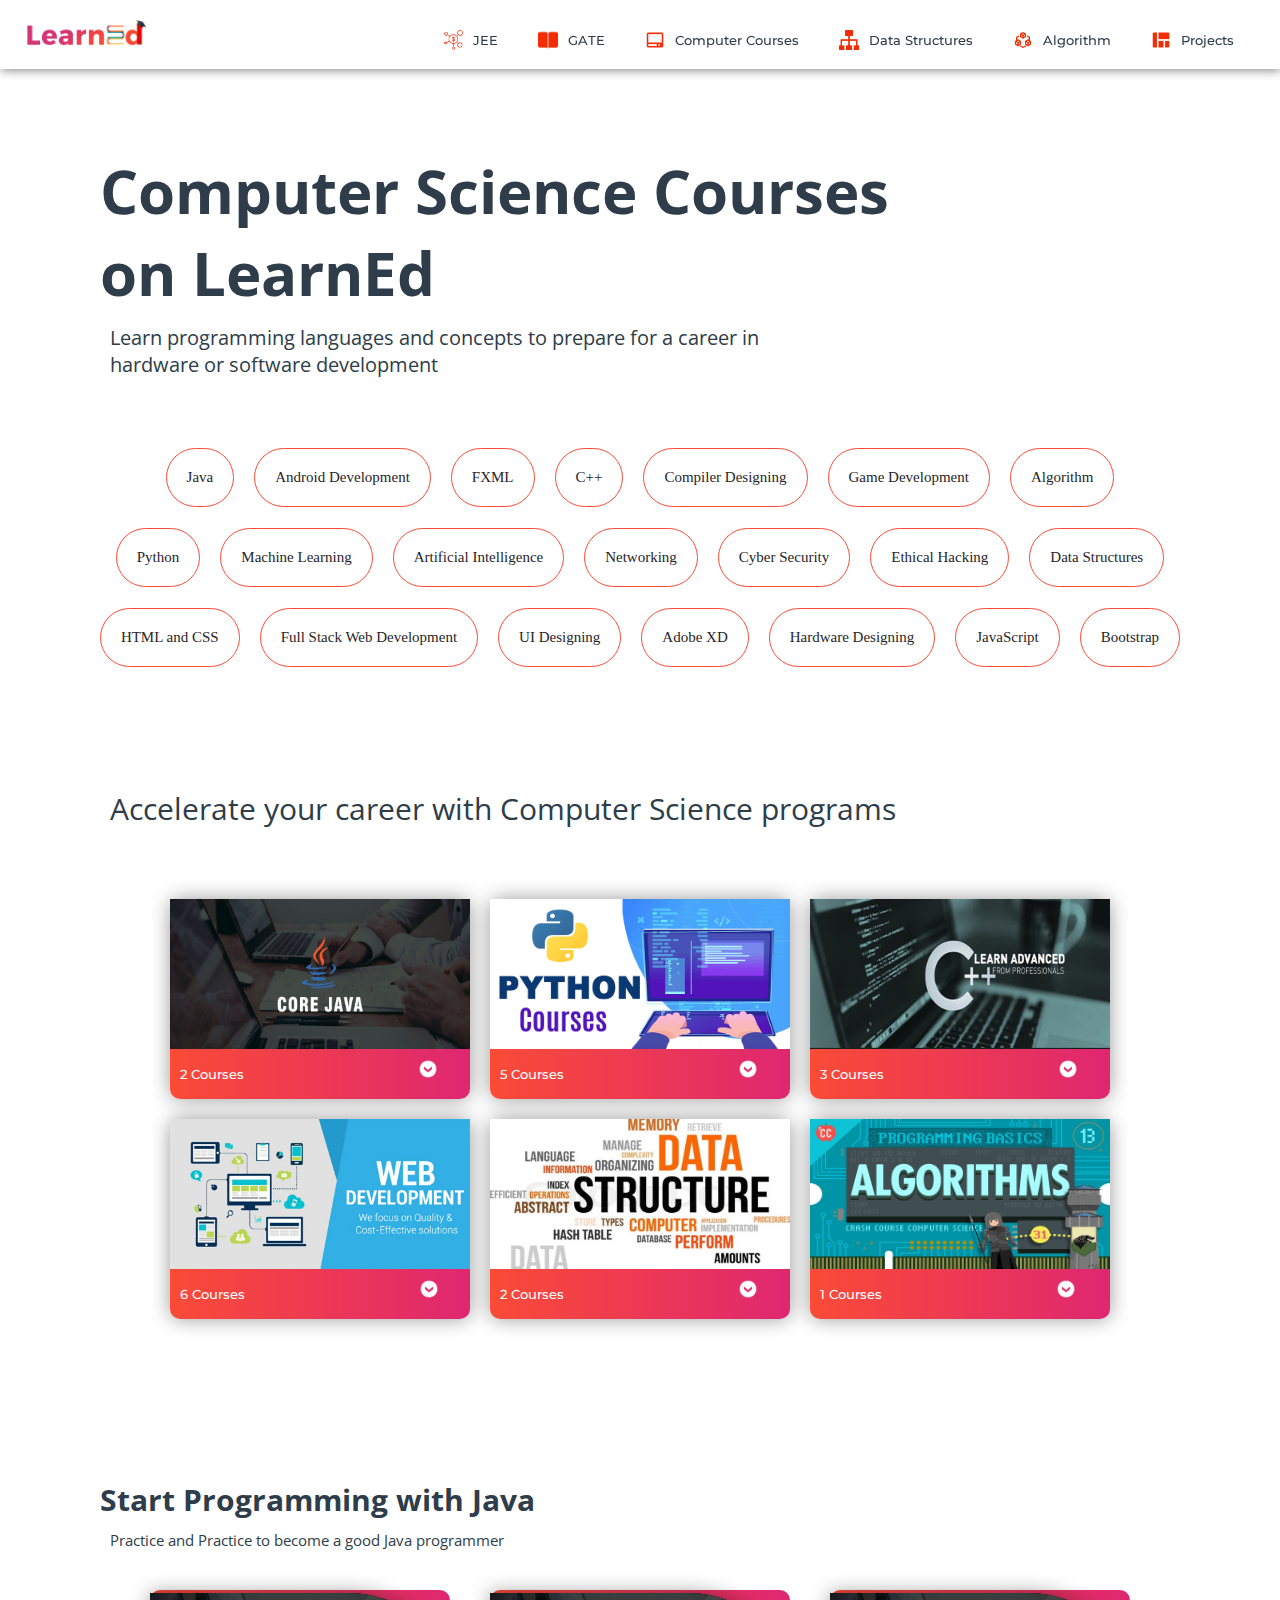
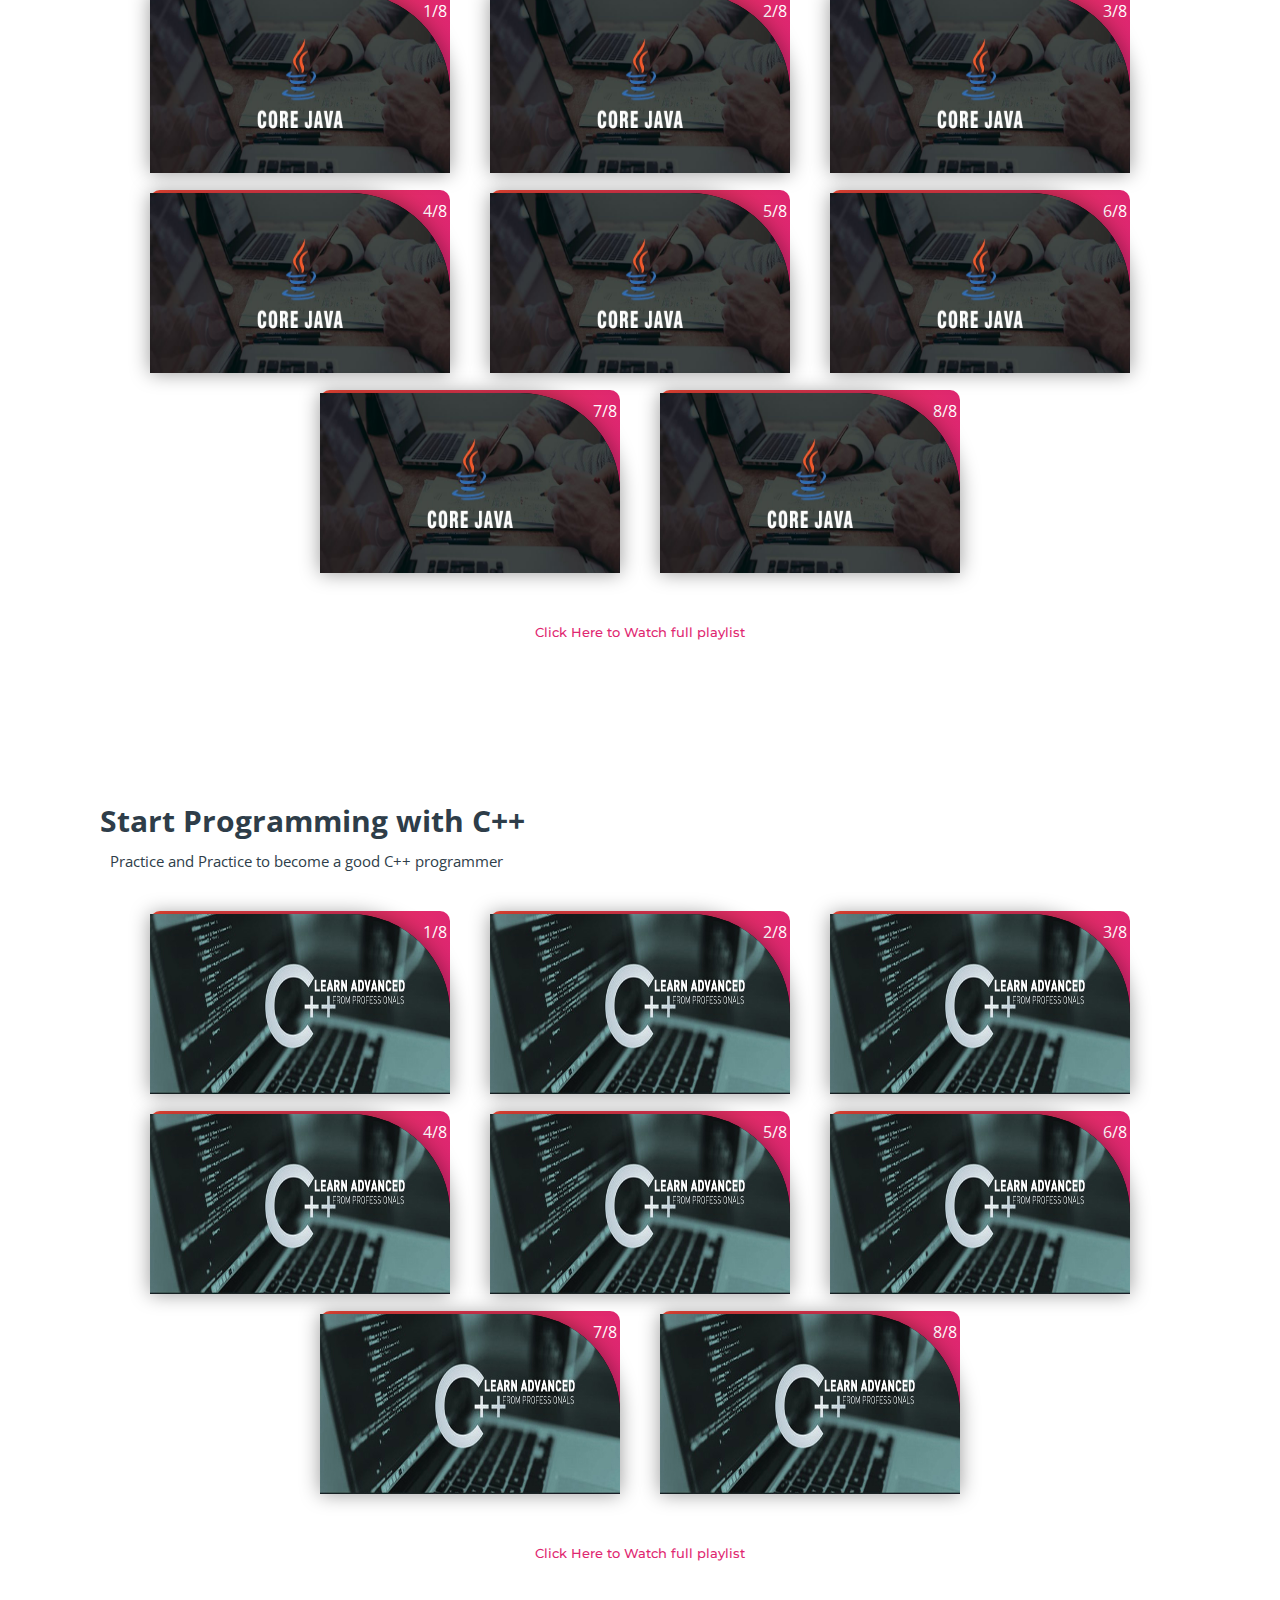
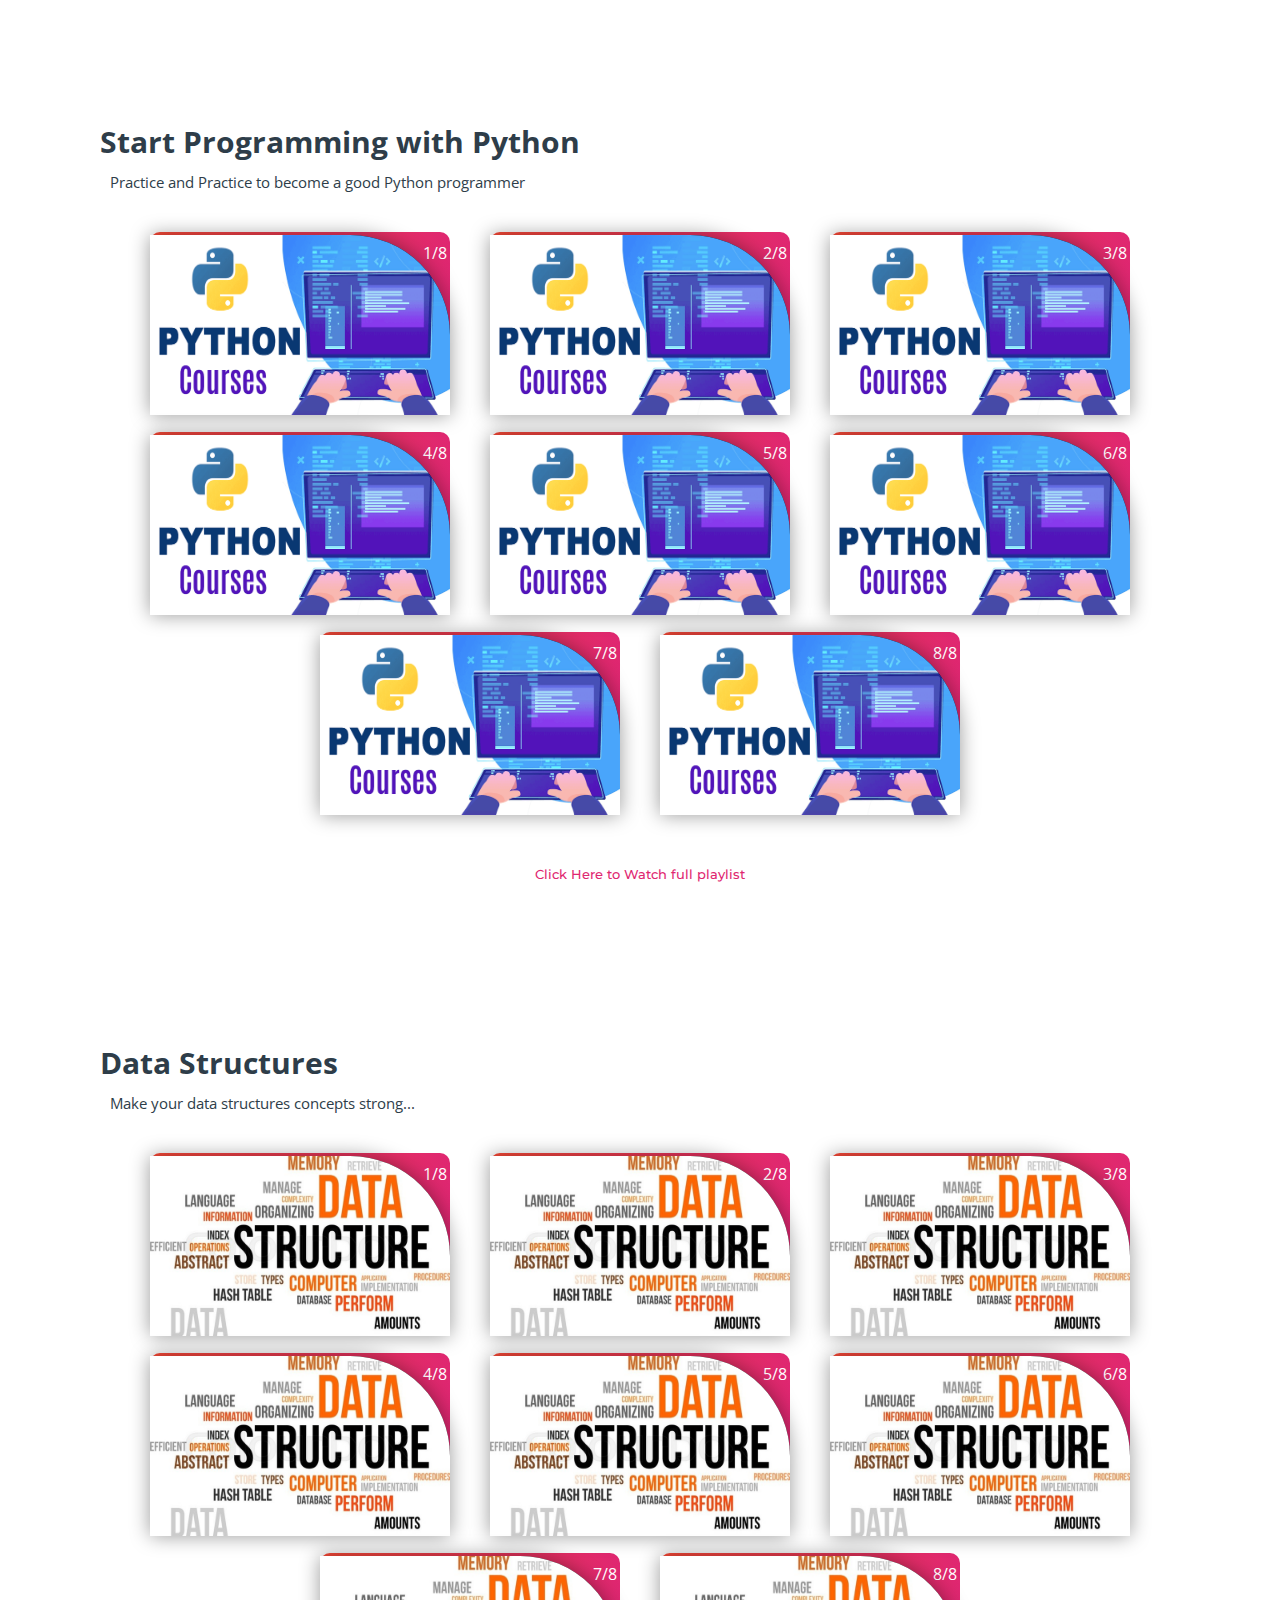
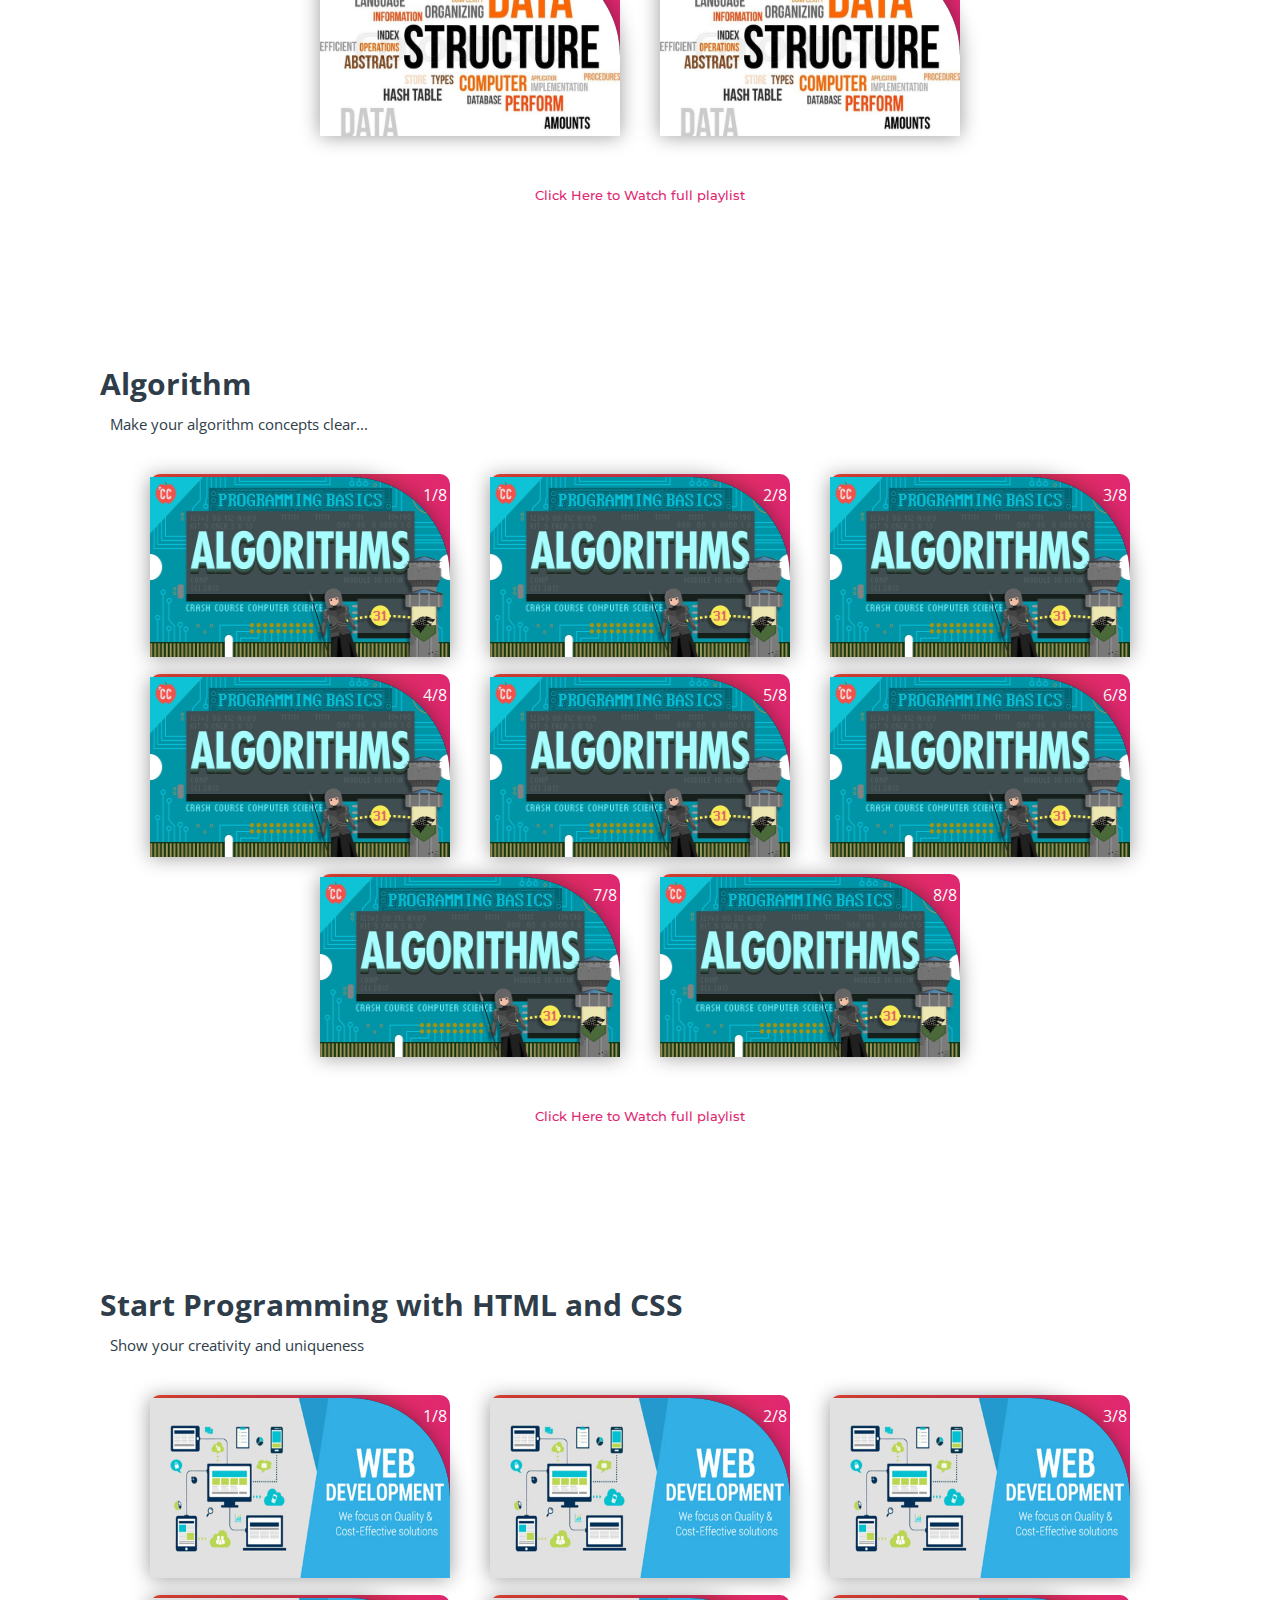
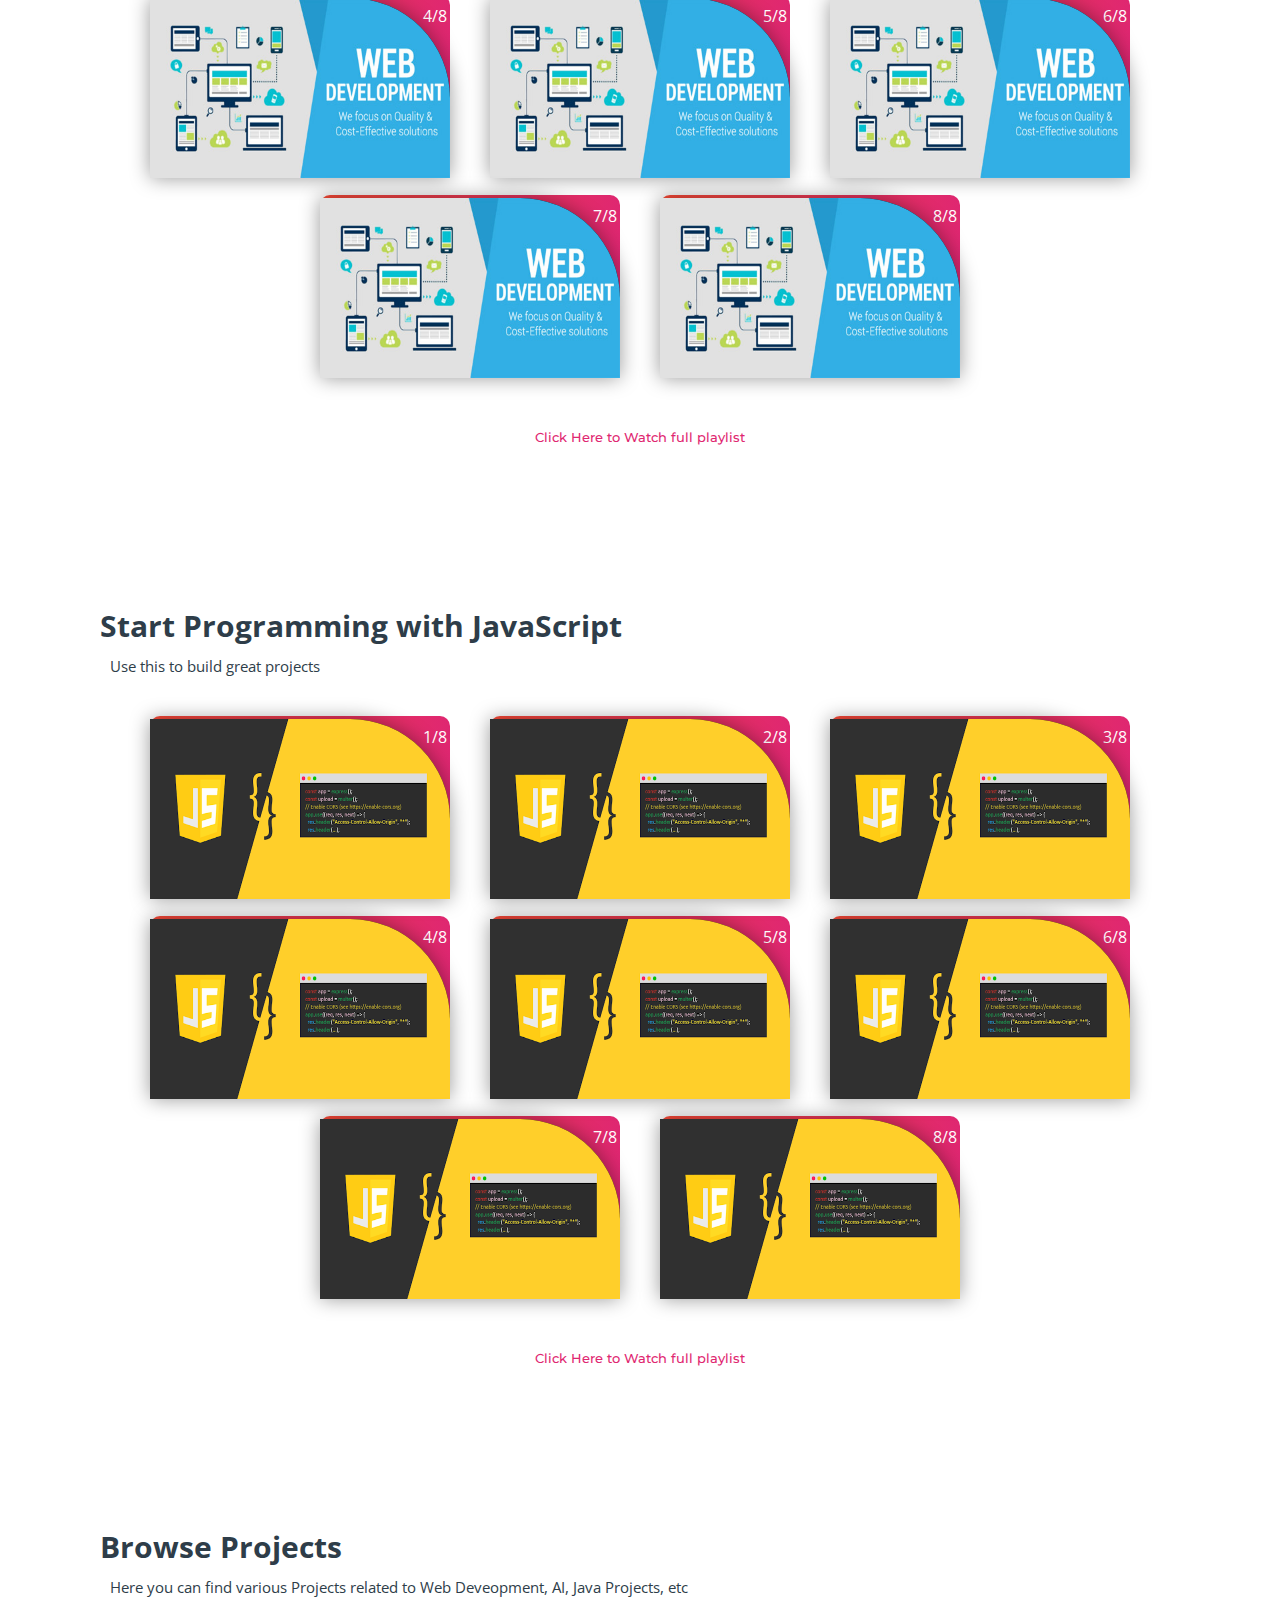
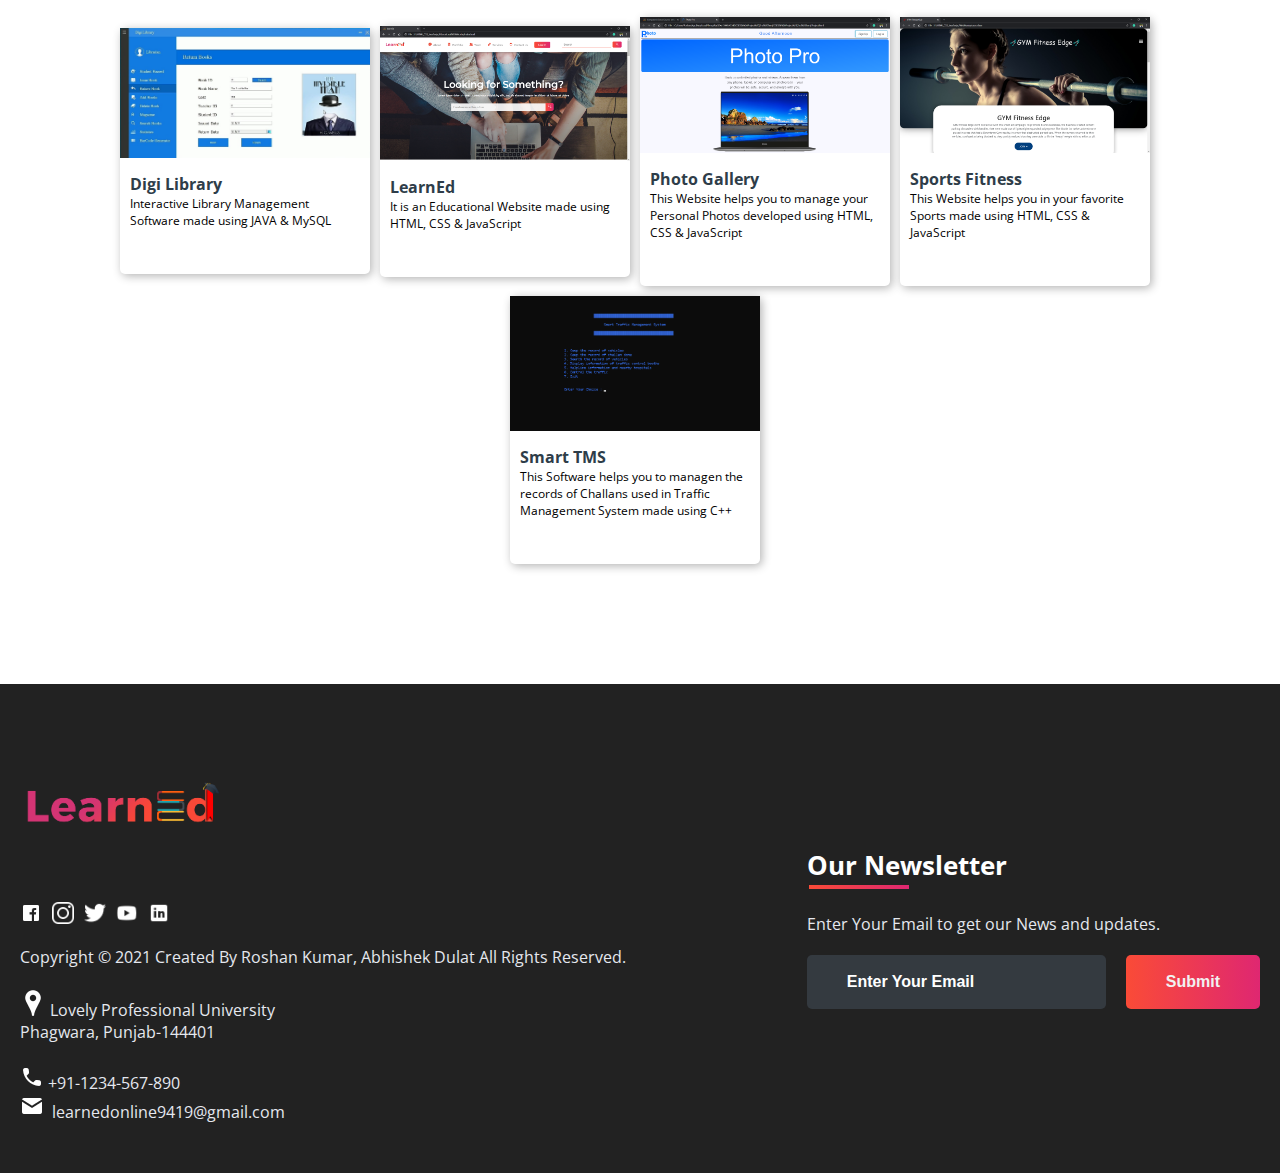
==== subjects/computer_courses.html @ 30591241 "Website" ====
<!DOCTYPE html>
<html>
<head>
	<link rel="shortcut icon" type="png" href="../images/icon/favicon.png">
	<title>Computer Science Courses on LearnEd</title>
	<link rel="stylesheet" type="text/css" href="subjects.css">
	<script type="text/javascript" src="../script.js"></script>
</head>
<body>
	
<!-- NAVIGATION -->
	<header>
		<div class="nav" id="nav">
			<div id="learned-logo">
			<a href="../index.html"><img src="../images/icon/logo.png" style="width: 120px;"></a></div>
			<div class="switch-tab" id="switch-tab" onclick="switchTAB()"><img src="../images/icon/menu.png"></div>
			<ul id="list-switch">
				<li><a href="jee.html"><img src="../images/courses/d1.png" class="icon">JEE</a></li>
				<li><a href="gate.html"><img src="../images/courses/paper.png" class="icon">GATE</a></li>
				<li><a href="#"><img src="../images/courses/computer.png" class="icon">Computer Courses</a></li>
				<li><a href="#data"><img src="../images/courses/data.png" class="icon">Data Structures</a></li>
				<li><a href="#algo"><img src="../images/courses/algo.png" class="icon">Algorithm</a></li>
				<li><a href="#projects"><img src="../images/courses/projects.png" class="icon">Projects</a></li>
			</ul>
			<div class="search" id="search-switch">
				<input type="search" placeholder="Search" class="srch"><button id="srchbtn"><img src="../images/icon/search.png"></button>
			</div>
		</div>
	</header>
	

<!-- MAIN Heading of Page -->
	<div class="title">
		<span>Computer Science Courses<br>on LearnEd</span>
		<div class="shortdesc">
			<p>Learn programming languages and concepts to prepare for a career in<br>hardware or software development</p>
		</div>
	</div>


<!-- Some KeyWords related to Topic -->
	<div class="course">
		<div class="cbox">
		<div class="det"><a href="#java">Java</a></div>
		<div class="det"><a href="https://developer.android.com/">Android Development</a></div>
		<div class="det"><a href="https://docs.oracle.com/javafx/2/get_started/fxml_tutorial.htm">FXML</a></div>
		<div class="det"><a href="#c++">C++</a></div>
		<div class="det"><a href="https://www.geeksforgeeks.org/introduction-of-compiler-design/">Compiler Designing</a></div>
		<div class="det"><a href="https://www.coursera.org/specializations/game-design-and-development">Game Development</a></div>
		<div class="det"><a href="#algo">Algorithm</a></div>
		</div>
		<div class="cbox">
		<div class="det"><a href="#python">Python</a></div>
		<div class="det"><a href="https://www.coursera.org/learn/machine-learning">Machine Learning</a></div>
		<div class="det"><a href="https://en.wikipedia.org/wiki/Artificial_intelligence">Artificial Intelligence</a></div>
		<div class="det"><a href="https://en.wikipedia.org/wiki/Network">Networking</a></div>
		<div class="det"><a href="https://www.kaspersky.co.in/resource-center/definitions/what-is-cyber-security">Cyber Security</a></div>
		<div class="det"><a href="https://www.eccouncil.org/ethical-hacking/">Ethical Hacking</a></div>
		<div class="det"><a href="#data">Data Structures</a></div>
		</div>
		<div class="cbox">
		<div class="det"><a href="#html_css">HTML and CSS</a></div>
		<div class="det"><a href="https://www.udacity.com/course/full-stack-web-developer-nanodegree--nd0044">Full Stack Web Development</a></div>
		<div class="det"><a href="https://uxplanet.org/what-is-ui-vs-ux-design-and-the-difference-d9113f6612de?gi=6d9d13f4cc95">UI Designing</a></div>
		<div class="det"><a href="https://www.adobe.com/in/products/xd.html">Adobe XD</a></div>
		<div class="det"><a href="https://www.sciencedirect.com/topics/computer-science/hardware-design">Hardware Designing</a></div>
		<div class="det"><a href="#javascript">JavaScript</a></div>
		<div class="det"><a href="#html_css">Bootstrap</a></div>
		</div>
	</div>


<!-- Courses Available -->
	<div class="inbt">
		Accelerate your career with Computer Science programs
	</div>

	<div class="ccard">
	<center>
		<div class="ccardbox">
			<div class="dcard">
				<div class="fpart"><img src="../images/courses/java-course.jpg"></div>
				<a href="#java"><div class="spart">2 Courses <img src="../images/icon/dropdown.png"></div></a>
			</div>
			<div class="dcard">
				<div class="fpart"><img src="../images/courses/python-course.png"></div>
				<a href="#python"><div class="spart">5 Courses <img src="../images/icon/dropdown.png"></div></a>
			</div>
			<div class="dcard">
				<div class="fpart"><img src="../images/courses/c-course.jpg"></div>
				<a href="#c++"><div class="spart">3 Courses <img src="../images/icon/dropdown.png"></div></a>
			</div>
		</div>
		<div class="ccardbox">
			<div class="dcard">
				<div class="fpart"><img src="../images/courses/web-course.jpg"></div>
				<a href="#html_css"><div class="spart">6 Courses <img src="../images/icon/dropdown.png"></div></a>
			</div>
			<div class="dcard">
				<div class="fpart"><img src="../images/courses/data-course.jpg"></div>
				<a href="#data"><div class="spart">2 Courses <img src="../images/icon/dropdown.png"></div></a>
			</div>
			<div class="dcard">
				<div class="fpart"><img src="../images/courses/algo-course.jpg"></div>
				<a href="#algo"><div class="spart">1 Courses <img src="../images/icon/dropdown.png"></div></a>
			</div>
		</div>
	</center>
	</div>


<!-- Videos on JAVA Lectures -->
	<div class="title2" id="java">
		<span>Start Programming with Java</span>
		<div class="shortdesc2">
			<p>Practice and Practice to become a good Java programmer</p>
		</div>
	</div>
	
	<center>
		<div class="ccardbox2">
			<div class="dcard2"><span class="tag" >1/8</span>
				<div class="fpart2">
					<img src="../images/courses/java-course.jpg">
					<iframe src="https://www.youtube.com/embed/IsLyduxZ9sc" frameborder="0" allow="accelerometer; autoplay; encrypted-media; gyroscope; picture-in-picture" allowfullscreen></iframe>
				</div>
			</div>
			<div class="dcard2"><span class="tag" >2/8</span>
				<div class="fpart2">
					<img src="../images/courses/java-course.jpg">
					<iframe src="https://www.youtube.com/embed/U_vuESBFEpE" frameborder="0" allow="accelerometer; autoplay; encrypted-media; gyroscope; picture-in-picture" allowfullscreen></iframe>
				</div>
			</div>
			<div class="dcard2"><span class="tag" >3/8</span>
				<div class="fpart2">
					<img src="../images/courses/java-course.jpg">
					<iframe src="https://www.youtube.com/embed/7i8vbPA37y0" frameborder="0" allow="accelerometer; autoplay; encrypted-media; gyroscope; picture-in-picture" allowfullscreen></iframe>
				</div>
			</div>
			<div class="dcard2"><span class="tag" >4/8</span>
				<div class="fpart2">
					<img src="../images/courses/java-course.jpg">
					<iframe src="https://www.youtube.com/embed/FB47F-QIk3k" frameborder="0" allow="accelerometer; autoplay; encrypted-media; gyroscope; picture-in-picture" allowfullscreen></iframe>
				</div>
			</div>
			<div class="dcard2"><span class="tag" >5/8</span>
				<div class="fpart2">
					<img src="../images/courses/java-course.jpg">
					<iframe src="https://www.youtube.com/embed/8qyVcHJ1Et4" frameborder="0" allow="accelerometer; autoplay; encrypted-media; gyroscope; picture-in-picture" allowfullscreen></iframe>
				</div>
			</div>
			<div class="dcard2"><span class="tag" >6/8</span>
				<div class="fpart2">
					<img src="../images/courses/java-course.jpg">
					<iframe src="https://www.youtube.com/embed/N53Vf8HGd-0" frameborder="0" allow="accelerometer; autoplay; encrypted-media; gyroscope; picture-in-picture" allowfullscreen></iframe>
				</div>
			</div>
			<div class="dcard2"><span class="tag" >7/8</span>
				<div class="fpart2">
					<img src="../images/courses/java-course.jpg">
					<iframe src="https://www.youtube.com/embed/slz2Vc904Qg" frameborder="0" allow="accelerometer; autoplay; encrypted-media; gyroscope; picture-in-picture" allowfullscreen></iframe>
				</div>
			</div>
			<div class="dcard2"><span class="tag" >8/8</span>
				<div class="fpart2">
					<img src="../images/courses/java-course.jpg">
					<iframe src="https://www.youtube.com/embed/Q0NVRQP1Z5g" frameborder="0" allow="accelerometer; autoplay; encrypted-media; gyroscope; picture-in-picture" allowfullscreen></iframe>
				</div>
			</div>
		</div>
	</center>
	<br><br>
	<div class="click-me">
		<a href="https://www.youtube.com/watch?v=IsLyduxZ9sc&list=PLX9Zi6XTqOKQ7TdRz0QynGIKuMV9Q2H8E" target="_blank">Click Here to Watch full playlist</a>
	</div>

<!-- Videos on C++ Lectures -->

	<div class="title2" id="c++">
		<span>Start Programming with C++</span>
		<div class="shortdesc2">
			<p>Practice and Practice to become a good C++ programmer</p>
		</div>
	</div>
	<center>
		<div class="ccardbox2">
			<div class="dcard2"><span class="tag" >1/8</span>
				<div class="fpart2"><img src="../images/courses/c-course.jpg">
					<iframe src="https://www.youtube.com/embed/Iuo9PpGE04Y" frameborder="0" allow="accelerometer; autoplay; encrypted-media; gyroscope; picture-in-picture" allowfullscreen></iframe>
				</div>
			</div>
			<div class="dcard2"><span class="tag" >2/8</span>
				<div class="fpart2"><img src="../images/courses/c-course.jpg">
					<iframe src="https://www.youtube.com/embed/52dHKRD7cdg" frameborder="0" allow="accelerometer; autoplay; encrypted-media; gyroscope; picture-in-picture" allowfullscreen></iframe>
				</div>
			</div>
			<div class="dcard2"><span class="tag" >3/8</span>
				<div class="fpart2"><img src="../images/courses/c-course.jpg">
					<iframe src="https://www.youtube.com/embed/Iuo9PpGE04Y" frameborder="0" allow="accelerometer; autoplay; encrypted-media; gyroscope; picture-in-picture" allowfullscreen></iframe>
				</div>
			</div>
			<div class="dcard2"><span class="tag" >4/8</span>
				<div class="fpart2"><img src="../images/courses/c-course.jpg">
					<iframe src="https://www.youtube.com/embed/Iuo9PpGE04Y" frameborder="0" allow="accelerometer; autoplay; encrypted-media; gyroscope; picture-in-picture" allowfullscreen></iframe>
				</div>
			</div>
		
			<div class="dcard2"><span class="tag" >5/8</span>
				<div class="fpart2"><img src="../images/courses/c-course.jpg">
					<iframe src="https://www.youtube.com/embed/Iuo9PpGE04Y" frameborder="0" allow="accelerometer; autoplay; encrypted-media; gyroscope; picture-in-picture" allowfullscreen></iframe>
				</div>
			</div>
			<div class="dcard2"><span class="tag" >6/8</span>
				<div class="fpart2"><img src="../images/courses/c-course.jpg">
					<iframe src="https://www.youtube.com/embed/Iuo9PpGE04Y" frameborder="0" allow="accelerometer; autoplay; encrypted-media; gyroscope; picture-in-picture" allowfullscreen></iframe>
				</div>
			</div>
			<div class="dcard2"><span class="tag" >7/8</span>
				<div class="fpart2"><img src="../images/courses/c-course.jpg">
					<iframe src="https://www.youtube.com/embed/Iuo9PpGE04Y" frameborder="0" allow="accelerometer; autoplay; encrypted-media; gyroscope; picture-in-picture" allowfullscreen></iframe>
				</div>
			</div>
			<div class="dcard2"><span class="tag" >8/8</span>
				<div class="fpart2"><img src="../images/courses/c-course.jpg">
					<iframe src="https://www.youtube.com/embed/Iuo9PpGE04Y" frameborder="0" allow="accelerometer; autoplay; encrypted-media; gyroscope; picture-in-picture" allowfullscreen></iframe>
				</div>
			</div>
		</div>
	</center>
<br><br>
	<div class="click-me">
		<a href="https://www.youtube.com/watch?v=Iuo9PpGE04Y&feature=youtu.be" target="_blank">Click Here to Watch full playlist</a>
	</div>

<!-- Videos on PYTHON Lectures -->

	<div class="title2" id="python">
		<span>Start Programming with Python</span>
		<div class="shortdesc2">
			<p>Practice and Practice to become a good Python programmer</p>
		</div>
	</div>
	<center>
		<div class="ccardbox2">
			<div class="dcard2"><span class="tag" >1/8</span>
				<div class="fpart2"><img src="../images/courses/python-course.png">
					<iframe src="https://www.youtube.com/embed/QXeEoD0pB3E" frameborder="0" allow="accelerometer; autoplay; encrypted-media; gyroscope; picture-in-picture" allowfullscreen></iframe>
				</div>
			</div>
			<div class="dcard2"><span class="tag" >2/8</span>
				<div class="fpart2"><img src="../images/courses/python-course.png">
					<iframe src="https://www.youtube.com/embed/QXeEoD0pB3E" frameborder="0" allow="accelerometer; autoplay; encrypted-media; gyroscope; picture-in-picture" allowfullscreen></iframe>
				</div>
			</div>
			<div class="dcard2"><span class="tag" >3/8</span>
				<div class="fpart2"><img src="../images/courses/python-course.png">
					<iframe src="https://www.youtube.com/embed/QXeEoD0pB3E" frameborder="0" allow="accelerometer; autoplay; encrypted-media; gyroscope; picture-in-picture" allowfullscreen></iframe>
				</div>
			</div>
			<div class="dcard2"><span class="tag" >4/8</span>
				<div class="fpart2"><img src="../images/courses/python-course.png">
					<iframe src="https://www.youtube.com/embed/QXeEoD0pB3E" frameborder="0" allow="accelerometer; autoplay; encrypted-media; gyroscope; picture-in-picture" allowfullscreen></iframe>
				</div>
			</div>
		
			<div class="dcard2"><span class="tag" >5/8</span>
				<div class="fpart2"><img src="../images/courses/python-course.png">
					<iframe src="https://www.youtube.com/embed/QXeEoD0pB3E" frameborder="0" allow="accelerometer; autoplay; encrypted-media; gyroscope; picture-in-picture" allowfullscreen></iframe>
				</div>
			</div>
			<div class="dcard2"><span class="tag" >6/8</span>
				<div class="fpart2"><img src="../images/courses/python-course.png">
					<iframe src="https://www.youtube.com/embed/QXeEoD0pB3E" frameborder="0" allow="accelerometer; autoplay; encrypted-media; gyroscope; picture-in-picture" allowfullscreen></iframe>
				</div>
			</div>
			<div class="dcard2"><span class="tag" >7/8</span>
				<div class="fpart2"><img src="../images/courses/python-course.png">
					<iframe src="https://www.youtube.com/embed/QXeEoD0pB3E" frameborder="0" allow="accelerometer; autoplay; encrypted-media; gyroscope; picture-in-picture" allowfullscreen></iframe>
				</div>
			</div>
			<div class="dcard2"><span class="tag" >8/8</span>
				<div class="fpart2"><img src="../images/courses/python-course.png">
					<iframe src="https://www.youtube.com/embed/QXeEoD0pB3E" frameborder="0" allow="accelerometer; autoplay; encrypted-media; gyroscope; picture-in-picture" allowfullscreen></iframe>
				</div>
			</div>
		</div>
	</center>

<br><br>
	<div class="click-me">
		<a href="https://youtu.be/QXeEoD0pB3E" target="_blank">Click Here to Watch full playlist</a>
	</div>
<!-- Videos on DATA STRUCTURES Lectures -->

	<div class="title2" id="data">
		<span>Data Structures</span>
		<div class="shortdesc2">
			<p>Make your data structures concepts strong...</p>
		</div>
	</div>
	<center>
		<div class="ccardbox2">
			<div class="dcard2"><span class="tag" >1/8</span>
				<div class="fpart2"><img src="../images/courses/data-course.jpg">
					<iframe src="https://www.youtube.com/embed/Db9ZYbJONHc" frameborder="0" allow="accelerometer; autoplay; encrypted-media; gyroscope; picture-in-picture" allowfullscreen></iframe>
				</div>
			</div>
			<div class="dcard2"><span class="tag" >2/8</span>
				<div class="fpart2"><img src="../images/courses/data-course.jpg">
					<iframe src="https://www.youtube.com/embed/Db9ZYbJONHc" frameborder="0" allow="accelerometer; autoplay; encrypted-media; gyroscope; picture-in-picture" allowfullscreen></iframe>
				</div>
			</div>
			<div class="dcard2"><span class="tag" >3/8</span>
				<div class="fpart2"><img src="../images/courses/data-course.jpg">
					<iframe src="https://www.youtube.com/embed/Db9ZYbJONHc" frameborder="0" allow="accelerometer; autoplay; encrypted-media; gyroscope; picture-in-picture" allowfullscreen></iframe>
				</div>
			</div>
			<div class="dcard2"><span class="tag" >4/8</span>
				<div class="fpart2"><img src="../images/courses/data-course.jpg">
					<iframe src="https://www.youtube.com/embed/Db9ZYbJONHc" frameborder="0" allow="accelerometer; autoplay; encrypted-media; gyroscope; picture-in-picture" allowfullscreen></iframe>
				</div>
			</div>
		
			<div class="dcard2"><span class="tag" >5/8</span>
				<div class="fpart2"><img src="../images/courses/data-course.jpg">
					<iframe src="https://www.youtube.com/embed/Db9ZYbJONHc" frameborder="0" allow="accelerometer; autoplay; encrypted-media; gyroscope; picture-in-picture" allowfullscreen></iframe>
				</div>
			</div>
			<div class="dcard2"><span class="tag" >6/8</span>
				<div class="fpart2"><img src="../images/courses/data-course.jpg">
					<iframe src="https://www.youtube.com/embed/Db9ZYbJONHc" frameborder="0" allow="accelerometer; autoplay; encrypted-media; gyroscope; picture-in-picture" allowfullscreen></iframe>
				</div>
			</div>
			<div class="dcard2"><span class="tag" >7/8</span>
				<div class="fpart2"><img src="../images/courses/data-course.jpg">
					<iframe src="https://www.youtube.com/embed/Db9ZYbJONHc" frameborder="0" allow="accelerometer; autoplay; encrypted-media; gyroscope; picture-in-picture" allowfullscreen></iframe>
				</div>
			</div>
			<div class="dcard2"><span class="tag" >8/8</span>
				<div class="fpart2"><img src="../images/courses/data-course.jpg">
					<iframe src="https://www.youtube.com/embed/Db9ZYbJONHc" frameborder="0" allow="accelerometer; autoplay; encrypted-media; gyroscope; picture-in-picture" allowfullscreen></iframe>
				</div>
			</div>
		</div>
	</center>
<br><br>
	<div class="click-me">
		<a href="https://www.youtube.com/watch?v=Db9ZYbJONHc" target="_blank">Click Here to Watch full playlist</a>
	</div>

<!-- Videos on ALGORITHM Lectures -->

	<div class="title2" id="algo">
		<span>Algorithm</span>
		<div class="shortdesc2">
			<p>Make your algorithm concepts clear...</p>
		</div>
	</div>
	<center>
		<div class="ccardbox2">
			<div class="dcard2"><span class="tag" >1/8</span>
				<div class="fpart2"><img src="../images/courses/algo-course.jpg">
					<iframe src="https://www.youtube.com/embed/0IAPZzGSbME" frameborder="0" allow="accelerometer; autoplay; encrypted-media; gyroscope; picture-in-picture" allowfullscreen></iframe>
				</div>
			</div>
			<div class="dcard2"><span class="tag" >2/8</span>
				<div class="fpart2"><img src="../images/courses/algo-course.jpg">
					<iframe src="https://www.youtube.com/embed/0IAPZzGSbME" frameborder="0" allow="accelerometer; autoplay; encrypted-media; gyroscope; picture-in-picture" allowfullscreen></iframe>
				</div>
			</div>
			<div class="dcard2"><span class="tag" >3/8</span>
				<div class="fpart2"><img src="../images/courses/algo-course.jpg">
					<iframe src="https://www.youtube.com/embed/0IAPZzGSbME" frameborder="0" allow="accelerometer; autoplay; encrypted-media; gyroscope; picture-in-picture" allowfullscreen></iframe>
				</div>
			</div>
			<div class="dcard2"><span class="tag" >4/8</span>
				<div class="fpart2"><img src="../images/courses/algo-course.jpg">
					<iframe src="https://www.youtube.com/embed/0IAPZzGSbME" frameborder="0" allow="accelerometer; autoplay; encrypted-media; gyroscope; picture-in-picture" allowfullscreen></iframe>
				</div>
			</div>
		
			<div class="dcard2"><span class="tag" >5/8</span>
				<div class="fpart2"><img src="../images/courses/algo-course.jpg">
					<iframe src="https://www.youtube.com/embed/0IAPZzGSbME" frameborder="0" allow="accelerometer; autoplay; encrypted-media; gyroscope; picture-in-picture" allowfullscreen></iframe>
				</div>
			</div>
			<div class="dcard2"><span class="tag" >6/8</span>
				<div class="fpart2"><img src="../images/courses/algo-course.jpg">
					<iframe src="https://www.youtube.com/embed/0IAPZzGSbME" frameborder="0" allow="accelerometer; autoplay; encrypted-media; gyroscope; picture-in-picture" allowfullscreen></iframe>
				</div>
			</div>
			<div class="dcard2"><span class="tag" >7/8</span>
				<div class="fpart2"><img src="../images/courses/algo-course.jpg">
					<iframe src="https://www.youtube.com/embed/0IAPZzGSbME" frameborder="0" allow="accelerometer; autoplay; encrypted-media; gyroscope; picture-in-picture" allowfullscreen></iframe>
				</div>
			</div>
			<div class="dcard2"><span class="tag" >8/8</span>
				<div class="fpart2"><img src="../images/courses/algo-course.jpg">
					<iframe src="https://www.youtube.com/embed/0IAPZzGSbME" frameborder="0" allow="accelerometer; autoplay; encrypted-media; gyroscope; picture-in-picture" allowfullscreen></iframe>
				</div>
			</div>
		</div>
	</center>
<br><br>
	<div class="click-me">
		<a href="https://www.youtube.com/watch?v=0IAPZzGSbME" target="_blank">Click Here to Watch full playlist</a>
	</div>

<!-- Videos on HTML and CSS Lectures -->

	<div class="title2" id="html_css">
		<span>Start Programming with HTML and CSS</span>
		<div class="shortdesc2">
			<p>Show your creativity and uniqueness</p>
		</div>
	</div>
	<center>
		<div class="ccardbox2">
			<div class="dcard2"><span class="tag" >1/8</span>
				<div class="fpart2"><img src="../images/courses/web-course.jpg">
					<iframe src="https://www.youtube.com/embed/TKYsuU86-DQ" frameborder="0" allow="accelerometer; autoplay; encrypted-media; gyroscope; picture-in-picture" allowfullscreen></iframe>
				</div>
			</div>
			<div class="dcard2"><span class="tag" >2/8</span>
				<div class="fpart2"><img src="../images/courses/web-course.jpg">
					<iframe src="https://www.youtube.com/embed/TKYsuU86-DQ" frameborder="0" allow="accelerometer; autoplay; encrypted-media; gyroscope; picture-in-picture" allowfullscreen></iframe>
				</div>
			</div>
			<div class="dcard2"><span class="tag" >3/8</span>
				<div class="fpart2"><img src="../images/courses/web-course.jpg">
					<iframe src="https://www.youtube.com/embed/TKYsuU86-DQ" frameborder="0" allow="accelerometer; autoplay; encrypted-media; gyroscope; picture-in-picture" allowfullscreen></iframe>
				</div>
			</div>
			<div class="dcard2"><span class="tag" >4/8</span>
				<div class="fpart2"><img src="../images/courses/web-course.jpg">
					<iframe src="https://www.youtube.com/embed/TKYsuU86-DQ" frameborder="0" allow="accelerometer; autoplay; encrypted-media; gyroscope; picture-in-picture" allowfullscreen></iframe>
				</div>
			</div>
		
			<div class="dcard2"><span class="tag" >5/8</span>
				<div class="fpart2"><img src="../images/courses/web-course.jpg">
					<iframe src="https://www.youtube.com/embed/TKYsuU86-DQ" frameborder="0" allow="accelerometer; autoplay; encrypted-media; gyroscope; picture-in-picture" allowfullscreen></iframe>
				</div>
			</div>
			<div class="dcard2"><span class="tag" >6/8</span>
				<div class="fpart2"><img src="../images/courses/web-course.jpg">
					<iframe src="https://www.youtube.com/embed/TKYsuU86-DQ" frameborder="0" allow="accelerometer; autoplay; encrypted-media; gyroscope; picture-in-picture" allowfullscreen></iframe>
				</div>
			</div>
			<div class="dcard2"><span class="tag" >7/8</span>
				<div class="fpart2"><img src="../images/courses/web-course.jpg">
					<iframe src="https://www.youtube.com/embed/TKYsuU86-DQ" frameborder="0" allow="accelerometer; autoplay; encrypted-media; gyroscope; picture-in-picture" allowfullscreen></iframe>
				</div>
			</div>
			<div class="dcard2"><span class="tag" >8/8</span>
				<div class="fpart2"><img src="../images/courses/web-course.jpg">
					<iframe src="https://www.youtube.com/embed/TKYsuU86-DQ" frameborder="0" allow="accelerometer; autoplay; encrypted-media; gyroscope; picture-in-picture" allowfullscreen></iframe>
				</div>
			</div>
		</div>
	</center>

<br><br>
	<div class="click-me">
		<a href="https://www.youtube.com/watch?v=TKYsuU86-DQ" target="_blank">Click Here to Watch full playlist</a>
	</div>
<!-- Videos on JAVASCRIPT Lectures -->

	<div class="title2" id="javascript">
		<span>Start Programming with JavaScript</span>
		<div class="shortdesc2">
			<p>Use this to build great projects</p>
		</div>
	</div>
	<center>
		<div class="ccardbox2">
			<div class="dcard2"><span class="tag" >1/8</span>
				<div class="fpart2"><img src="../images/courses/javascript-course.jpg">
					<iframe src="https://www.youtube.com/embed/uDwSnnhl1Ng" frameborder="0" allow="accelerometer; autoplay; encrypted-media; gyroscope; picture-in-picture" allowfullscreen></iframe>
				</div>
			</div>
			<div class="dcard2"><span class="tag" >2/8</span>
				<div class="fpart2"><img src="../images/courses/javascript-course.jpg">
					<iframe src="https://www.youtube.com/embed/uDwSnnhl1Ng" frameborder="0" allow="accelerometer; autoplay; encrypted-media; gyroscope; picture-in-picture" allowfullscreen></iframe>
				</div>
			</div>
			<div class="dcard2"><span class="tag" >3/8</span>
				<div class="fpart2"><img src="../images/courses/javascript-course.jpg">
					<iframe src="https://www.youtube.com/embed/uDwSnnhl1Ng" frameborder="0" allow="accelerometer; autoplay; encrypted-media; gyroscope; picture-in-picture" allowfullscreen></iframe>
				</div>
			</div>
			<div class="dcard2"><span class="tag" >4/8</span>
				<div class="fpart2"><img src="../images/courses/javascript-course.jpg">
					<iframe src="https://www.youtube.com/embed/uDwSnnhl1Ng" frameborder="0" allow="accelerometer; autoplay; encrypted-media; gyroscope; picture-in-picture" allowfullscreen></iframe>
				</div>
			</div>
		
			<div class="dcard2"><span class="tag" >5/8</span>
				<div class="fpart2"><img src="../images/courses/javascript-course.jpg">
					<iframe src="https://www.youtube.com/embed/uDwSnnhl1Ng" frameborder="0" allow="accelerometer; autoplay; encrypted-media; gyroscope; picture-in-picture" allowfullscreen></iframe>
				</div>
			</div>
			<div class="dcard2"><span class="tag" >6/8</span>
				<div class="fpart2"><img src="../images/courses/javascript-course.jpg">
					<iframe src="https://www.youtube.com/embed/uDwSnnhl1Ng" frameborder="0" allow="accelerometer; autoplay; encrypted-media; gyroscope; picture-in-picture" allowfullscreen></iframe>
				</div>
			</div>
			<div class="dcard2"><span class="tag" >7/8</span>
				<div class="fpart2"><img src="../images/courses/javascript-course.jpg">
					<iframe src="https://www.youtube.com/embed/uDwSnnhl1Ng" frameborder="0" allow="accelerometer; autoplay; encrypted-media; gyroscope; picture-in-picture" allowfullscreen></iframe>
				</div>
			</div>
			<div class="dcard2"><span class="tag" >8/8</span>
				<div class="fpart2"><img src="../images/courses/javascript-course.jpg">
					<iframe src="https://www.youtube.com/embed/uDwSnnhl1Ng" frameborder="0" allow="accelerometer; autoplay; encrypted-media; gyroscope; picture-in-picture" allowfullscreen></iframe>
				</div>
			</div>
		</div>
	</center>
<br><br>
	<div class="click-me">
		<a href="https://www.youtube.com/watch?v=uDwSnnhl1Ng" target="_blank">Click Here to Watch full playlist</a>
	</div>

<!-- PROJECTS -->
	<div class="title2" id="projects">
		<span>Browse Projects</span>
		<div class="shortdesc2">
			<p>Here you can find various Projects related to Web Deveopment, AI, Java Projects, etc</p>
		</div>
	</div>
	<div class="project-panel">
		<div class="project-card">
			<img src="../images/projects/p1.jpg">
			<div class="info">
				<h4>Digi Library</h4><p>Interactive Library Management Software made using JAVA & MySQL</p>
				<div class="download"><a href="https://github.com/roshan9419" target="_blank">Download</a></div>	
			</div>
		</div>
		<div class="project-card">
			<img src="../images/projects/p2.jpg">
			<div class="info">
				<h4>LearnEd</h4><p>It is an Educational Website made using HTML, CSS & JavaScript</p>
				<div class="download"><a href="https://github.com/roshan9419" target="_blank">Download</a></div>
			</div>
		</div>
		<div class="project-card">
			<img src="../images/projects/p3.jpg">
			<div class="info">
				<h4>Photo Gallery</h4><p>This Website helps you to manage your Personal Photos developed using HTML, CSS & JavaScript</p>
				<div class="download"><a href="https://github.com/roshan9419" target="_blank">Download</a></div>
			</div>
		</div>
		<div class="project-card">
			<img src="../images/projects/p4.jpg">
			<div class="info">
				<h4>Sports Fitness</h4><p>This Website helps you in your favorite Sports made using HTML, CSS & JavaScript</p>
				<div class="download"><a href="https://github.com/roshan9419" target="_blank">Download</a></div>
			</div>
		</div>
		<div class="project-card">
			<img src="../images/projects/p5.jpg">
			<div class="info">
				<h4>Smart TMS</h4><p>This Software helps you to managen the records of Challans used in Traffic Management System made using C++</p>
				<div class="download"><a href="https://github.com/roshan9419/smart_traffic" target="_blank">Download</a></div>
			</div>
		</div>

	</div>

<br><br><br><br><br>

<!-- FOOTER -->
<footer>
	<div class="footer-container">
		<div class="left-col">
			<img src="../images/icon/logo - Copy.png" style="width: 200px;">
			<div class="logo"></div>
			<div class="social-media">
				<a href="#"><img src="../images/icon\fb.png"></a>
				<a href="#"><img src="../images/icon\insta.png"></a>
				<a href="#"><img src="../images/icon\tt.png"></a>
				<a href="#"><img src="../images/icon\ytube.png"></a>
				<a href="#"><img src="../images/icon\linkedin.png"></a>
			</div><br><br>
			<p class="rights-text">Copyright © 2021 Created By Roshan Kumar, Abhishek Dulat All Rights Reserved.</p>
			<br><p><img src="../images/icon/location.png"> Lovely Professional University<br>Phagwara, Punjab-144401</p><br>
			<p><img src="../images/icon/phone.png"> +91-1234-567-890<br><img src="../images/icon/mail.png">&nbsp; learnedonline9419@gmail.com</p>
		</div>
		<div class="right-col">
			<h1 style="color: #fff">Our Newsletter</h1>
			<div class="border"></div><br>
			<p>Enter Your Email to get our News and updates.</p>
			<form class="newsletter-form">
				<input class="txtb" type="email" placeholder="Enter Your Email">
				<input class="btn" type="submit" value="Submit">
			</form>
		</div>
	</div>
</footer>

</body>
</html>
---- subjects/subjects.css ----
@import url('https://fonts.googleapis.com/css?family=Montserrat:500&display=swap');
@import url('https://fonts.googleapis.com/css?family=Dancing+Script&display=swap');
@import url('https://fonts.googleapis.com/css?family=Open+Sans&display=swap');

* {
	box-sizing: border-box;
	margin: 0;
	padding: 0;
}
html {
	scroll-behavior: smooth;
}
body {
	background: #FFF;
	font-family: 'Open Sans', sans-serif;
}

/*SCROLLBAR Styling*/
::-webkit-scrollbar {
  width: 5px;
}
::-webkit-scrollbar-thumb {
  background: #FA4B37;
  border-radius: 5px;
}
::-webkit-scrollbar-thumb:hover {
  background: #DF2771; 
}

/*NAVIGATION BAR*/
.nav
{
	width: 100%;
	background-color: #fff;
	display: flex;
	flex-wrap: wrap;
	justify-content: space-between;
	align-items: center;
	padding: 20px 2%;
	position: fixed;
	top: 0px;
	z-index: 10;
	box-shadow: 1px 1px 10px rgba(0,0,0,0.5);
}

.nav li, a, button
{
	float: left;
	font-family: "Montserrat", sans-serif;
	font-weight: 500;
	font-size: 13px;
	color: #2E3D49;
	display: block;
	text-decoration: none;
	text-align: center;
}

.nav ul li img {
	width: 20px;
	margin-right: 10px;
	transform: translateY(5px);
	padding-top: 5px;
}

.nav ul li 
{
	list-style: none;
	display: inline-block;
	padding: 0px 20px;
}

.nav ul li a
{
	transition: all 0.3s ease 0s;
}

.nav ul li a:hover
{
	color: #FA4B37;
}

.nav button
{
	padding: 9px 25px;
	background: linear-gradient(to right, #FA4B37, #DF2771);
	color: #fff;
	border: none;
	border-radius: 5px;
	cursor: pointer;
	outline: none;
	transition: all 0.3s ease 0s;
}
#srchbtn {
	padding: 9px 20px;
}
#srchbtn img {
	width: 15px;
	filter: brightness(100);
}
.nav button:hover
{
	opacity: .9;
}
.nav .search
{
	float: right;
}
.nav .search .srch
{
	font-size: 13px;
	width: 300px;
	border: none;
	outline: none;
	border-bottom: 2px solid #FA4B37;
	padding: 9px;
}
.nav .search button
{
	margin-right: 5px;
	float: right;
	margin-left: 10px;
}
.nav .switch-tab {
	cursor: pointer;
	visibility: hidden;
}
.nav .switch-tab img {
	width: 20px;
}
.nav .check-box {
	cursor: pointer;
	visibility: hidden;
}

/*TITLE*/
.title {
	margin-top: 150px;
	margin-left: 100px;
}
.title span{
	font-weight: 700;
	font-family: 'Open Sans', sans-serif;
	font-size: 60px;
	color: #2E3D49;
}
.title .shortdesc {
	padding: 10px;
	font-family: 'Open Sans', sans-serif;
	font-size: 20px;
	color: #2E3D49;
	margin-bottom: 50px;
}

/*Quick Links*/
.course {
	display: grid;
	justify-content: center;
}

.cbox {
	display: inline-flex;
	flex-wrap: wrap;
	justify-content: center;
}
.cbox .det {
	height: 60px;
	margin: 10px;
	background: #fff;
	cursor: pointer;
	border-radius: 50px;
}
.cbox .det a{
	justify-content: space-around;
	width: 100%;
	padding: 20px;
	border-radius: 50px;
	border: 1px solid #FA4B37;
	font-size: 15px;
	color: #272529;
	font-family: cursive;
	text-decoration: none;
}

.cbox .det a:hover{
	background: linear-gradient(to right, #FA4B37, #DF2771);
	color: white;
}

.inbt {
	padding: 10px;
	font-family: 'Open Sans', sans-serif;
	font-size: 30px;
	color: #2E3D49;
	margin: 100px;
	margin-bottom: 50px;
}

/*COURSES AVAILABLE*/
.ccard {
	display: flex;
	flex-wrap: wrap;
	justify-content: center;
	align-items: center;
}
.ccardbox {
	display: flex;
	flex-wrap: wrap;
	justify-content: center;
}

.dcard {
	margin: 10px;
	width: 300px;
	height: 200px;
	background: linear-gradient(to right, #FA4B37, #DF2771);
	border-radius: 10px;
	box-shadow: 0 0 20px rgba(0,0,0,0.4);
}

.dcard .fpart {
	width: inherit;
	height: 150px;
	color: #000;
	text-align: left;
	overflow: hidden;
}
.dcard .fpart img {
	width: 100%;
	height: 100%;
}

.dcard .spart {
	padding: 10px;
	padding-right: 0px;
	color: #fff;
	text-align: left;
	cursor: pointer;
}
.dcard .spart img {
	width: 20px;
	margin-left: 170px;
	cursor: pointer;
	/* transform: rotate(180deg); */
}

.dcard:hover .fpart img{
	transition: .8s ease;
	transform: scale(1.2);
}

/*Small Titles for  Topics*/
.title2 {
	position: relative;
	padding-top: 150px;
	margin-left: 100px;
}
.title2 span{
	font-weight: 700;
	font-family: 'Open Sans', sans-serif;
	font-size: 30px;
	color: #2E3D49;
}
.title2 .shortdesc2 {
	padding: 10px;
	font-family: 'Open Sans', sans-serif;
	font-size: 15px;
	color: #2E3D49;
	margin-bottom: 10px;
}

/*Videos Section*/
.ccardbox2 {
	display: flex;
	justify-content: center;
	flex-wrap: wrap;
}

.dcard2 {
	margin: 20px;
	width: 300px;
	height: 160px;
	background: linear-gradient(to right, #FA4B37, #DF2771);
	border-radius: 10px;
}
.dcard2:hover .fpart2 img {
	display: none;
}
.dcard2 .fpart2 { 
	width: inherit;
	height: 180px;
	background: #000;
	color: #000;
	text-align: left;
	border-top-right-radius: 100px;
	transform: translateY(-19px);
	box-shadow: 0 0 20px rgba(0,0,0,0.4);
	overflow: hidden;
}
.dcard2 .tag {
	position: relative;
	margin-left: 270px;
	top: 10px;
	color: #fff;
}
.dcard2 .fpart2 img {
	width: 100%;
	height: 100%;
}
.fpart2 iframe {
	height: inherit;
	width: inherit;
}

/*Watch Full Playlist*/
.click-me {
	justify-content: center;
	display: flex;
}
.click-me a {
	color: #DF2771;
	text-decoration: none;
	transition-duration: .5s;
	padding: 10px;
}
.click-me a:hover {
	background: #DF2771;
	color: #fff;
}

/*PROJECTS*/
.project-panel {
	/*background: #000;*/
	display: flex;
	flex-wrap: wrap;
	align-items: center;
	justify-content: center;
}
.project-card {
	width: 250px;
	/*height: 220px;*/
	background: #fff;
	margin-right: 10px;
	margin-bottom: 10px;
	border-radius: 5px;
	cursor: pointer;
	box-shadow: 2px 2px 10px rgba(0,0,0,0.3);
}
.project-card img {
	width: inherit;
	/*height: 140px;*/
}
.project-card:hover {
	transform: scale(1.2);
	transition: .5s ease;
}
.project-card:hover .download a{
	visibility: visible;
}
.project-card .info {
	padding: 10px;
}
.project-card .info h4 {
	color: #2E3D49;
}
.project-card .info p {
	font-size: 12px;
}
.download {
	margin-top: 10px;
	display: flex;
	justify-content: center;
}
.download a{
	padding: 5px 10px;
	color: #DF2771;
	font-size: .8em;
	visibility: hidden;
}
.download:hover a{
	transition: .5s ease;
	background: #DF2771;
	color: #fff;
}


/*Sample Papers*/

.sample {
	display: flex;
	align-items: center;
	flex-wrap: wrap;
	justify-content: space-around;
}
.lastSample {
	margin-bottom: 100px;
}
.sample ul {
	margin: 20px;
}

.sample ul li{
	padding: 28px;
	list-style: none;
}

.sample ul li a {
	color: #FA4B37;
	width: 300px;
	font-size: 20px;
}

/*Footer*/

footer {
	color: #E5E8EF;
	background: #000D;
	padding: 50px 0; 
}

footer .footer-container {
	max-width: 1300px;
	margin: auto;
	padding: 0 20px;
	display: flex;
	justify-content: space-between;
	align-items: center;
	flex-wrap: wrap-reverse;
}

footer .social-media img{
	width: 22px;
}

footer .logo {
	width: 180px;
	color: #fff;
	font-family: 'Montserrat', cursive;
}
footer .social-media{
	margin: 20px 0;
}

footer .social-media a{
	color: #001a21;
	margin-right: 10px;
	font-size: 22px;
	text-decoration: none;
}

footer .right-col h1{
	font-size: 26px;
}
footer .border{
	width: 100px;
	height: 4px;
	background: linear-gradient(to right, #FA4B37, #DF2771);
	margin: 2px;
}

footer .newsletter-form {
	display: flex;
	justify-content: center;
	align-items: center;
	flex-wrap: wrap;
}
footer input::placeholder {
  color: white !important;
}
footer .txtb {
	flex: 1;
	padding: 18px 40px;
	font-size: 16px;
	background: #343A40;
	border: none;
	font-weight: 700;
	outline: none;
	border-radius: 5px;
	min-width: 260px;
	margin-top: 20px;
	color: white;
}

footer .btn {
	margin-top: 20px;
	padding: 18px 40px;
	font-size: 16px;
	color: #f1f1f1;
	background: linear-gradient(to right, #FA4B37, #DF2771);
	border: none;
	font-weight: 700;
	outline: none;
	border-radius: 5px;
	margin-left: 20px;
	cursor: pointer;
	transition: opacity .3s linear;	
}

footer .btn:hover {
	opacity: .7;
}


/*For Responsive Website*/
@media screen and (max-width: 960px) {
	.footer-container {
		max-width: 600px;
	}
	.right-col {
		width: 100%;
		margin-bottom: 60px;
	}
	.left-col {
		width: 100%;
		text-align: center;
	}
	.social-media {
		display: flex;
		justify-content: center;
	}
}

@media screen and (max-width: 700px) {
	footer .btn{
		margin: 0;
		width: 100%;
		margin-top: 20px;
	}
}
@media screen and (max-width: 1366px) {
	.search {
		display: none;
		margin-bottom: 10px;
	}
}

@media screen and (max-width: 1000px) {
	.nav ul, .nav .search {
		display: none;
	}
	.nav #learned-logo {
		transition: 1s ease;
		margin-left: 40%;
		transform: scale(1.5);
	}
	.nav ul li{
		width: 100%;
		margin-bottom: 5px;
	}
	.nav .switch-tab {
		visibility: visible;
	}
	.nav .check-box {
		visibility: visible;
	}
	.search {
		visibility: visible;
		margin: 30px;
		margin-top: 0px;
	}
}
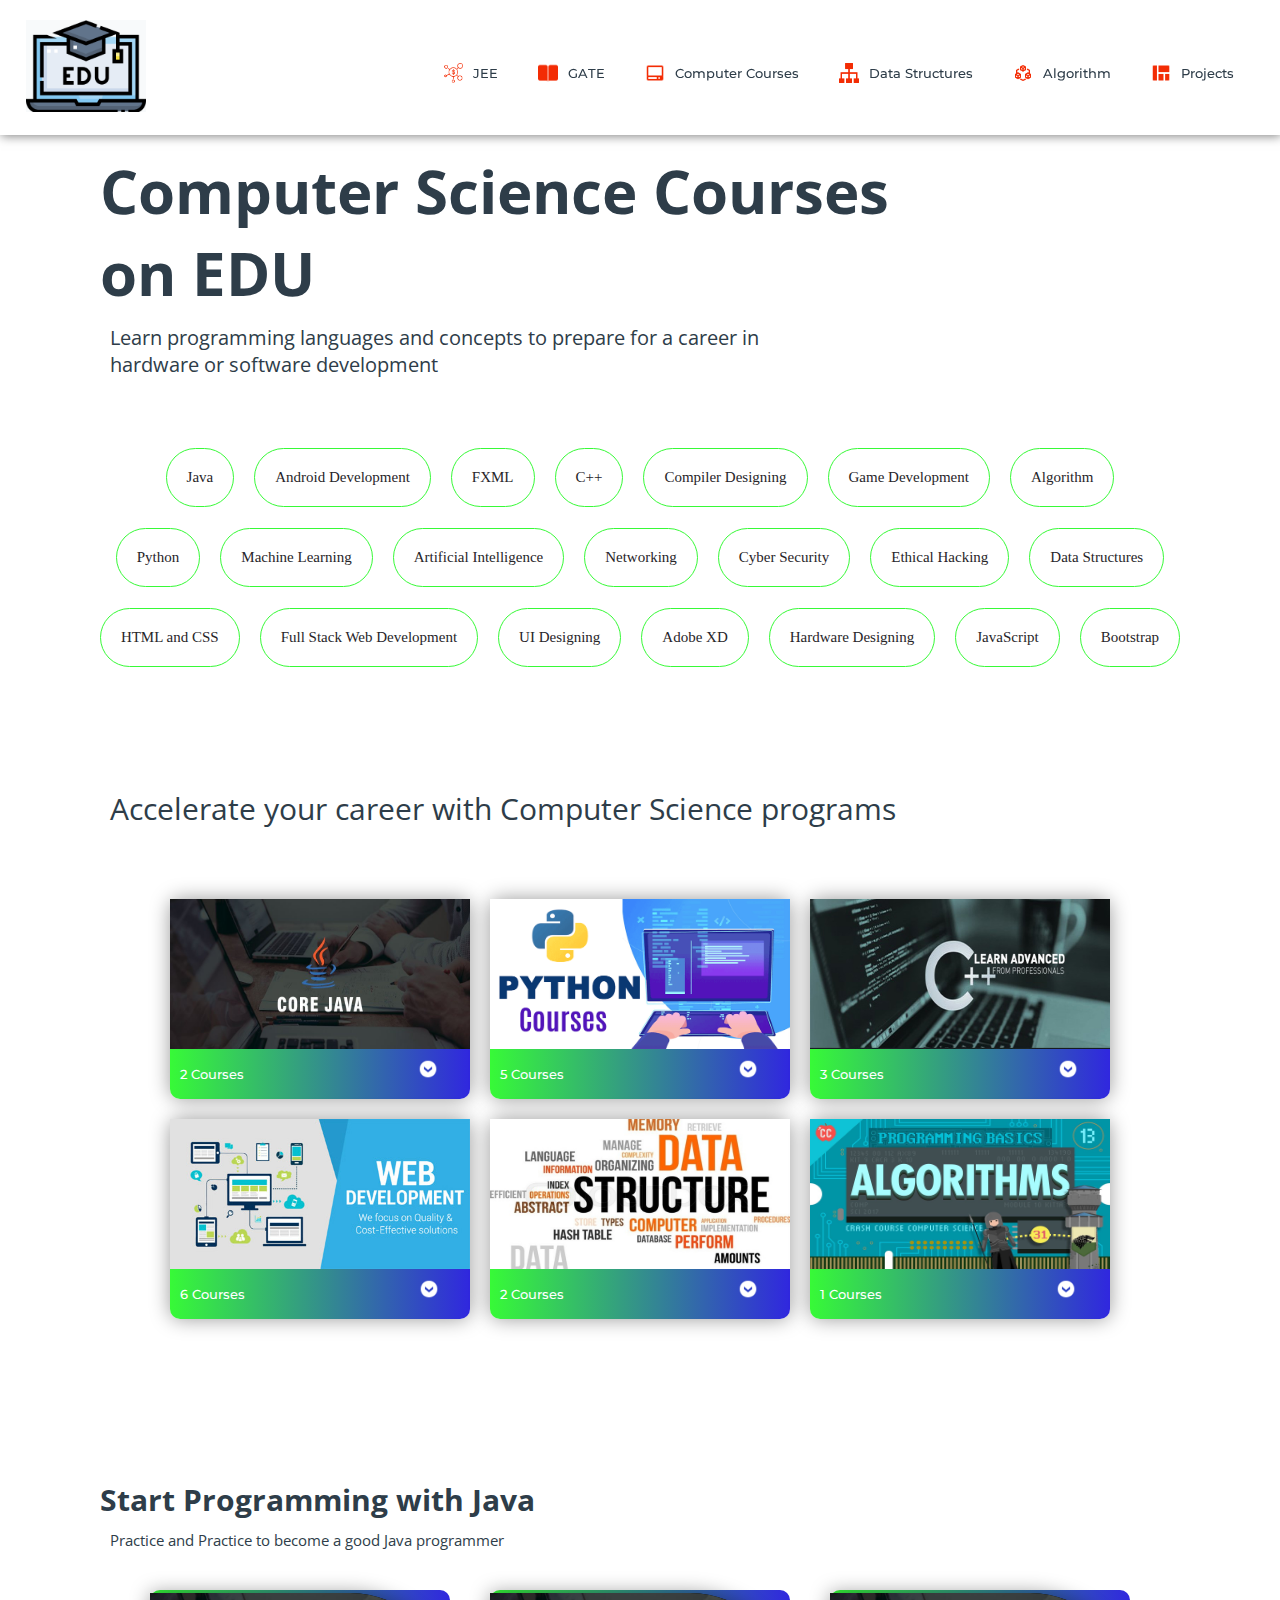
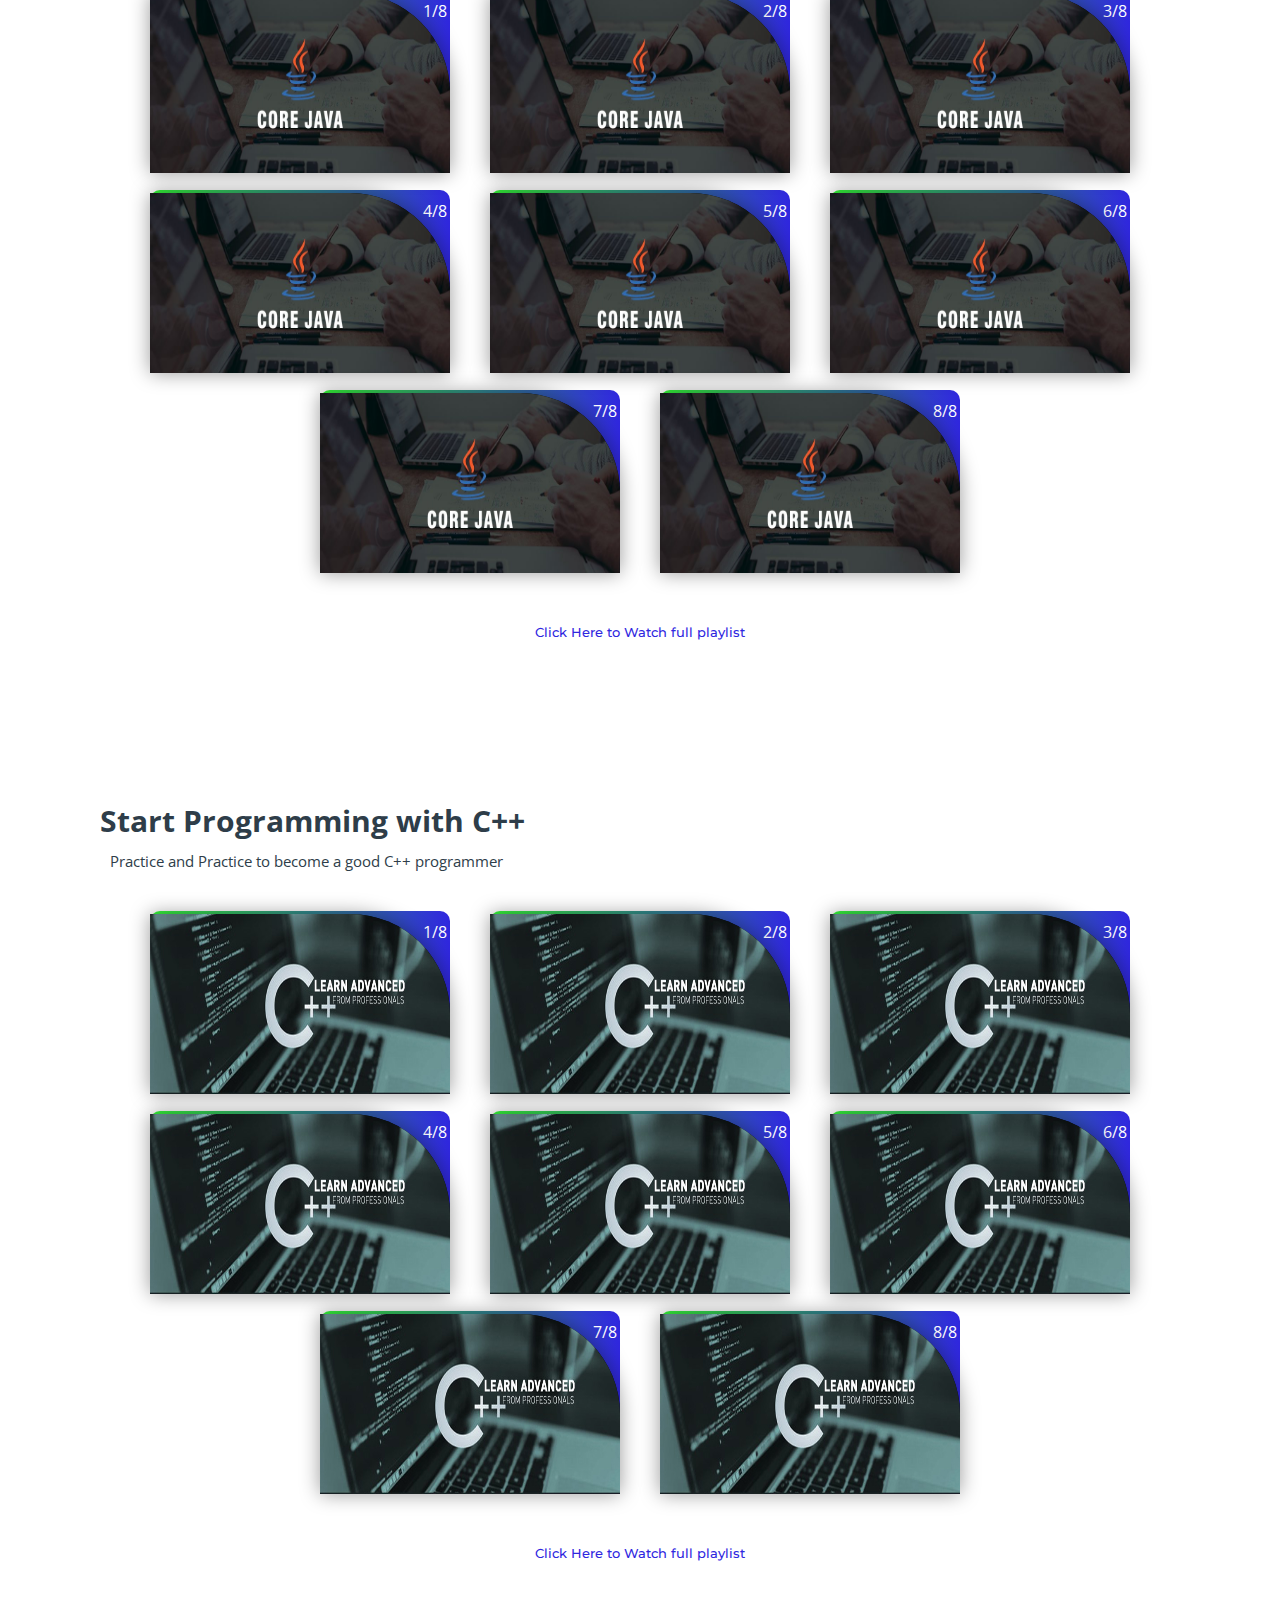
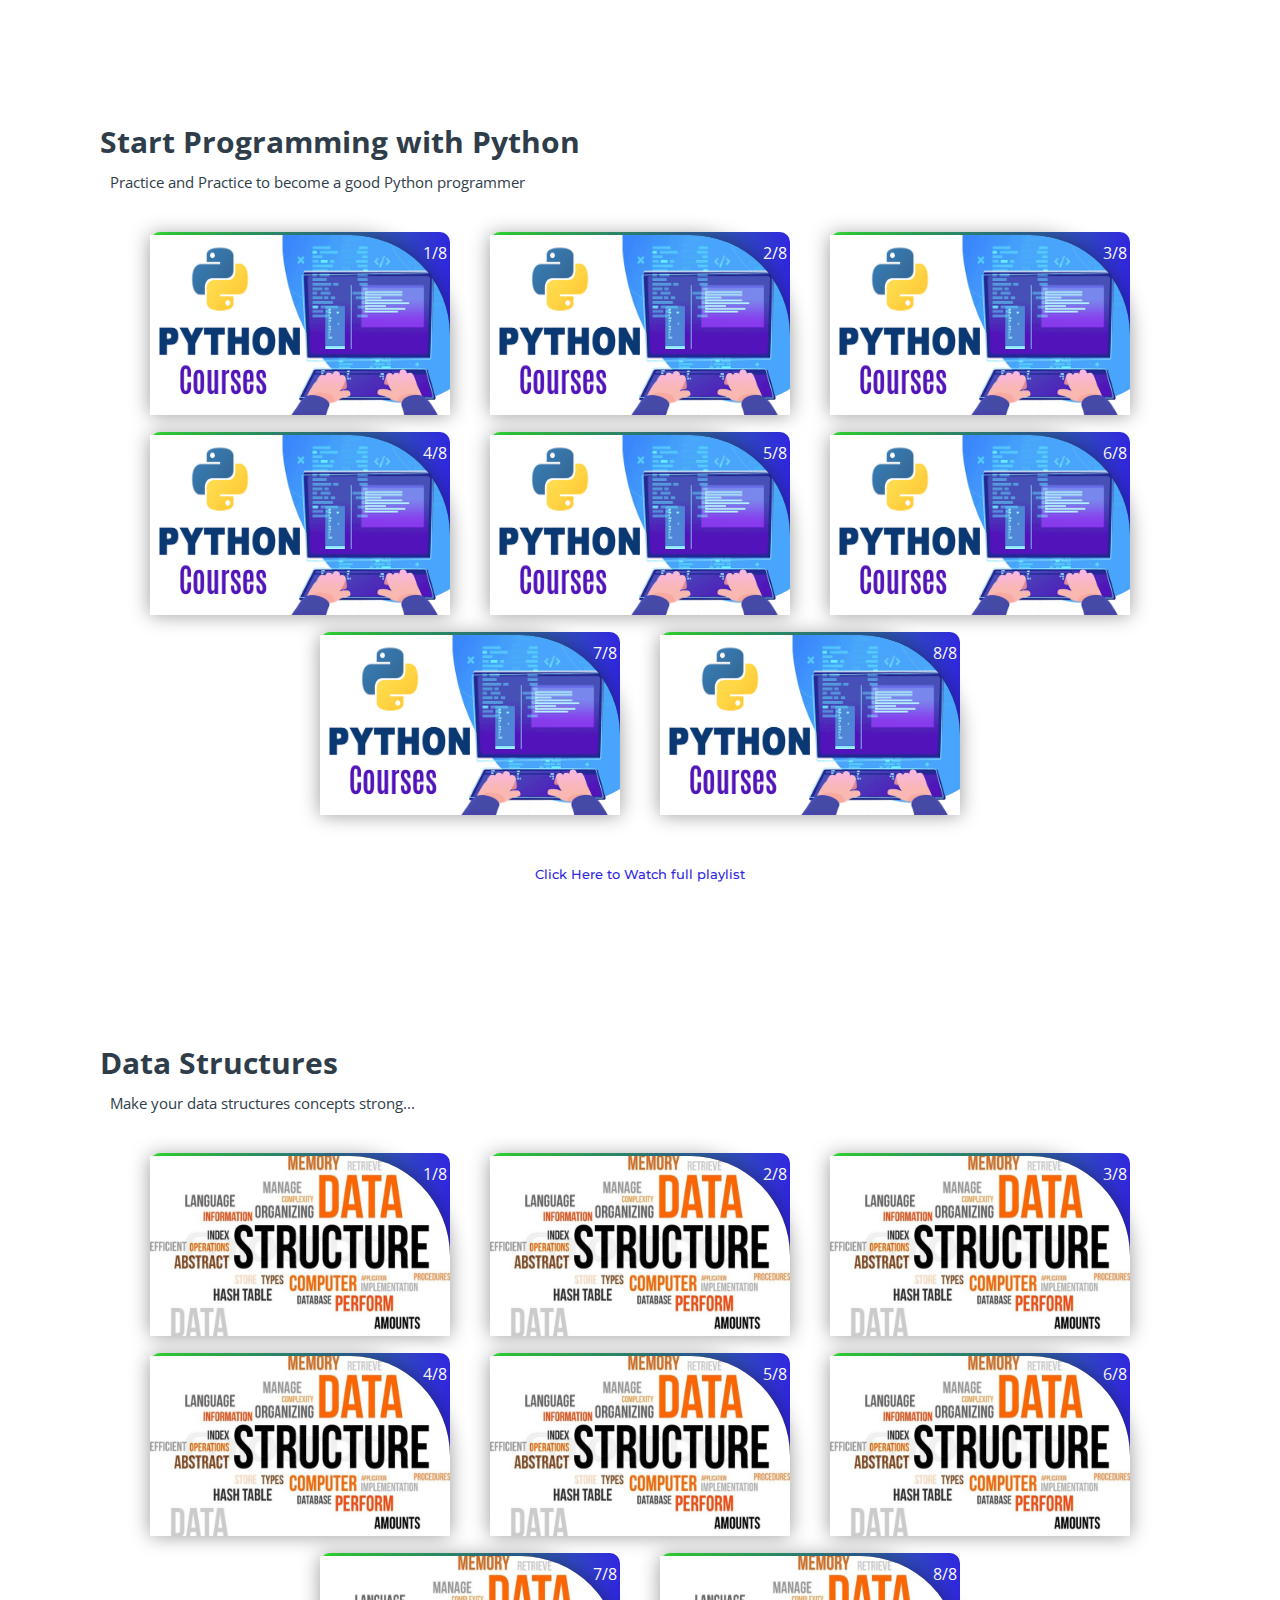
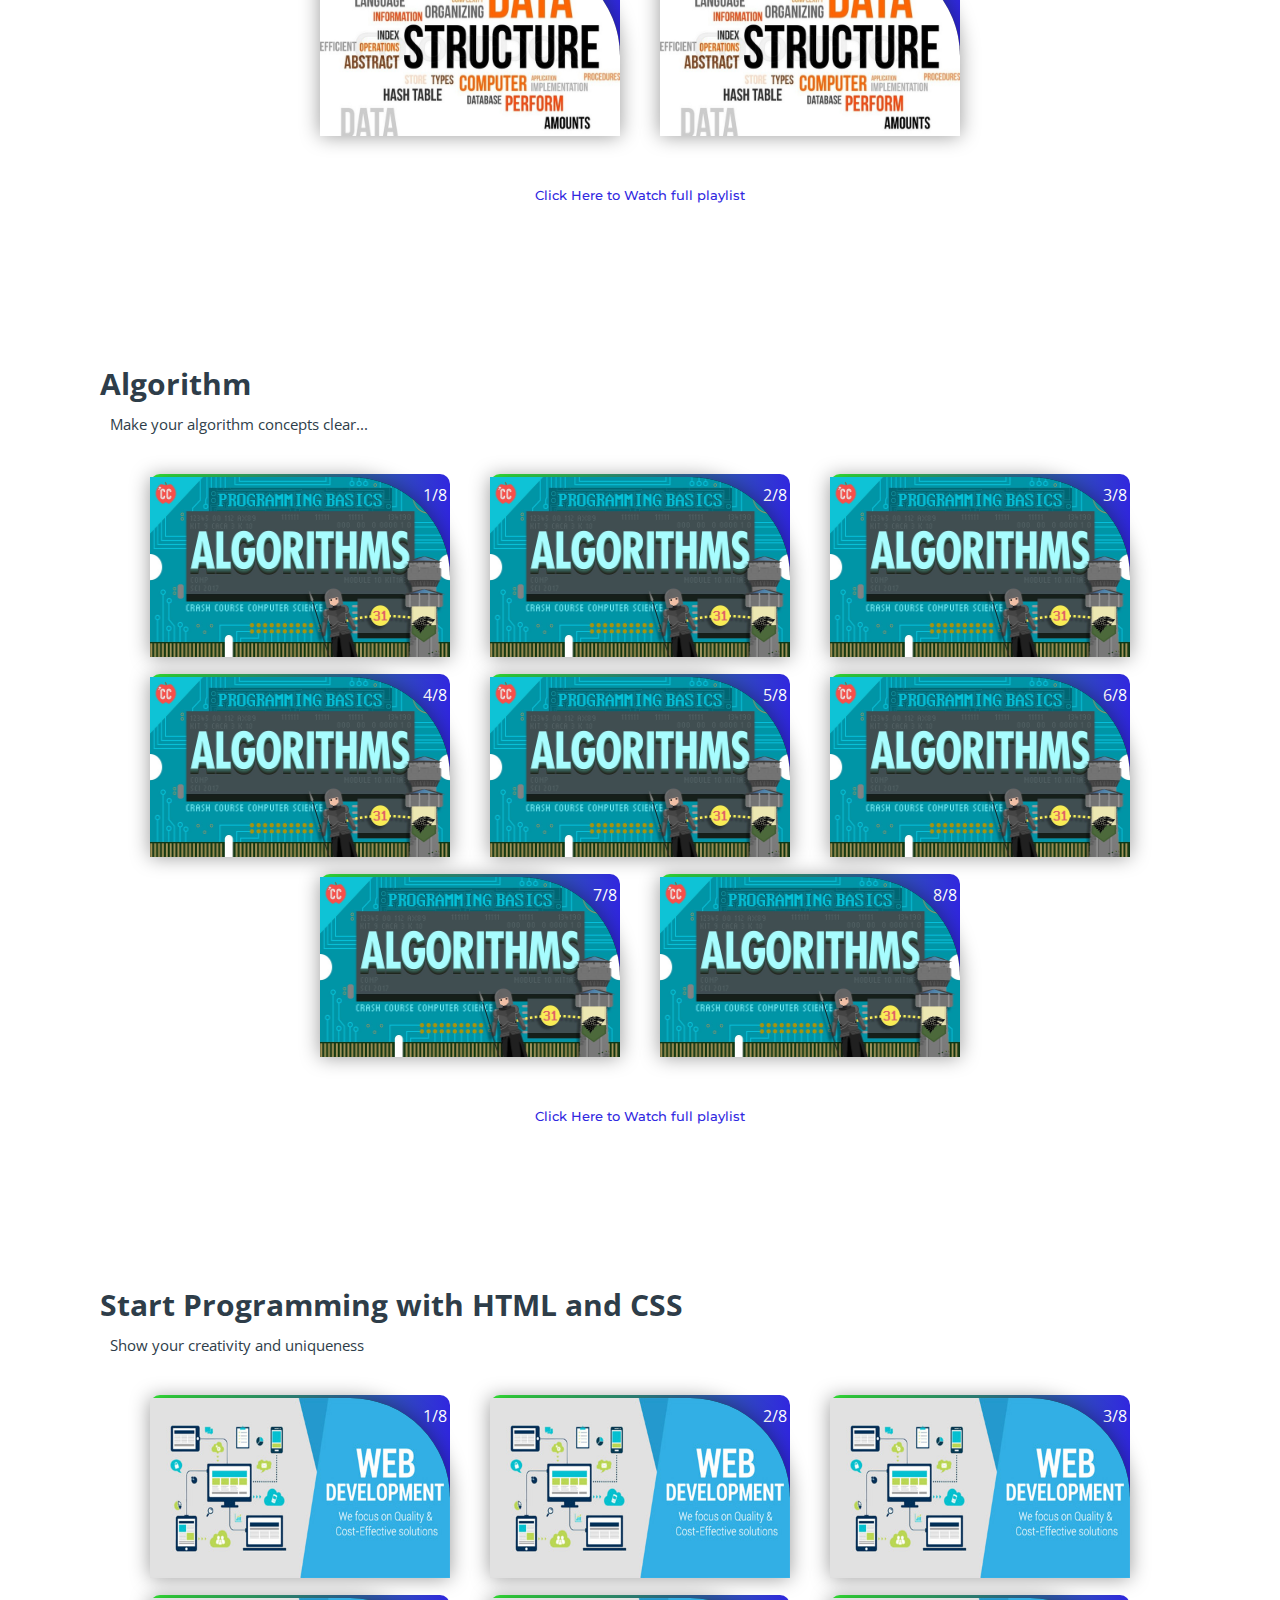
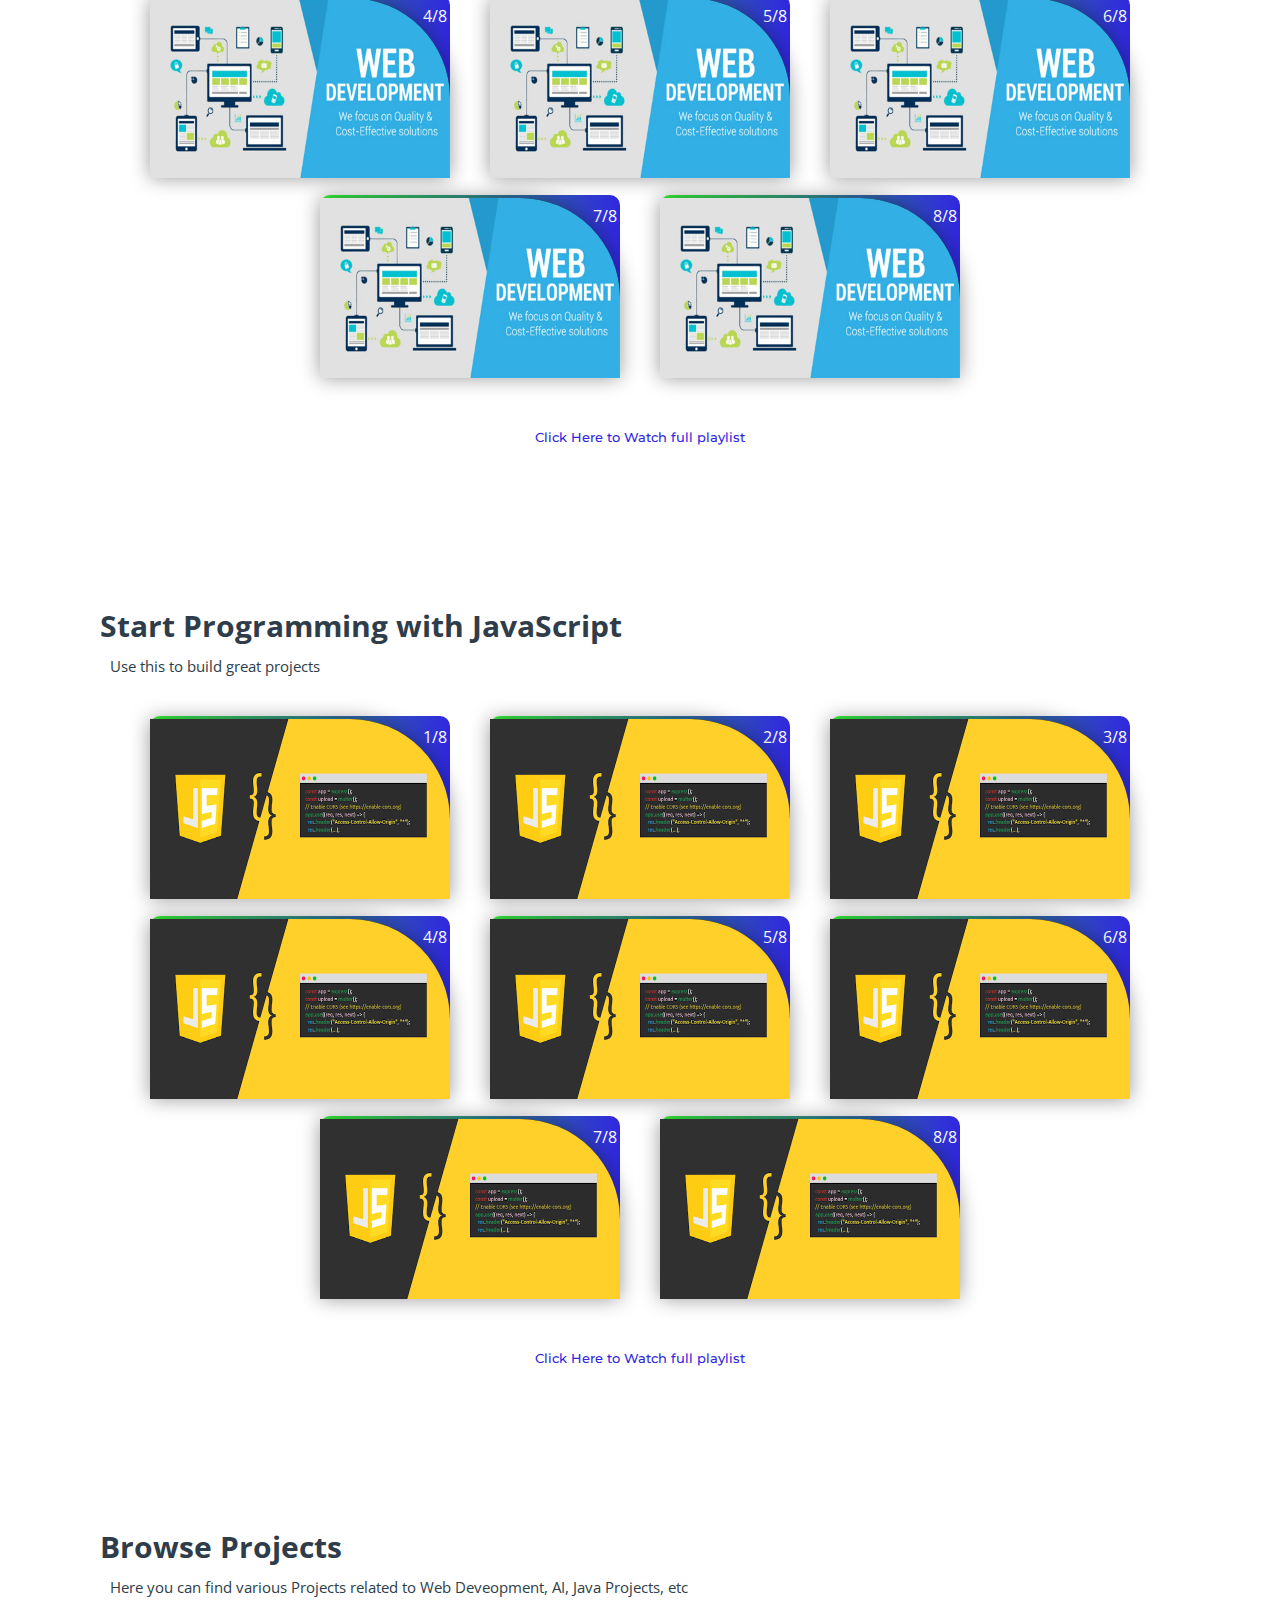
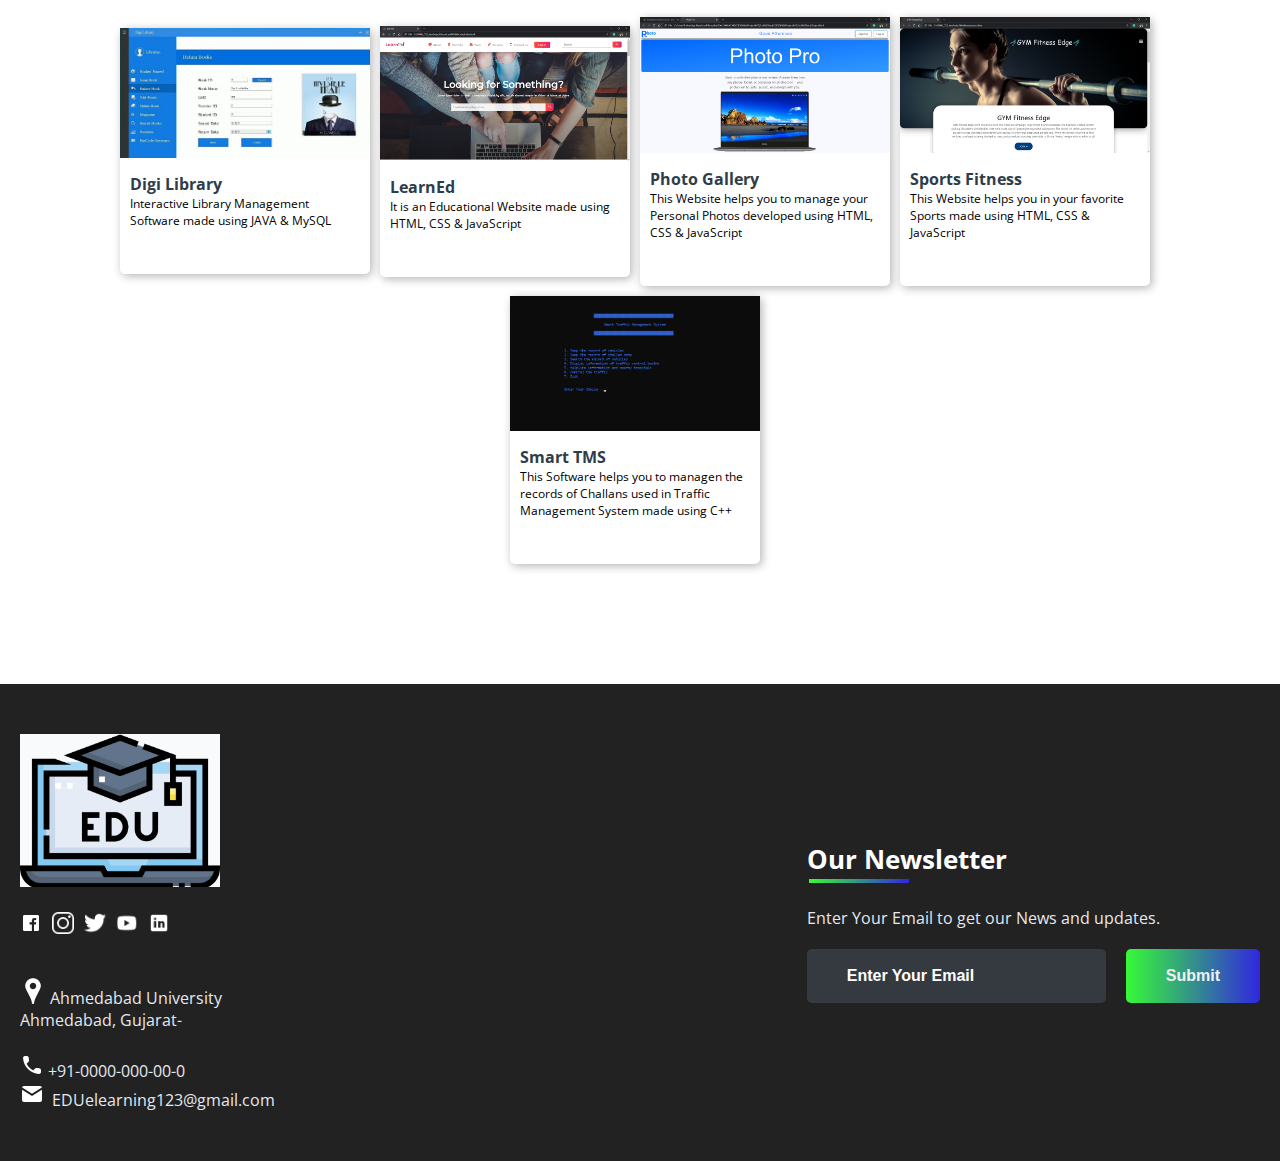
==== commit 49673aa5: "Colors" ====
--- a/subjects/computer_courses.html
+++ b/subjects/computer_courses.html
@@ -2,7 +2,7 @@
 <html>
 <head>
 	<link rel="shortcut icon" type="png" href="../images/icon/favicon.png">
-	<title>Computer Science Courses on LearnEd</title>
+	<title>Computer Science Courses on EDU</title>
 	<link rel="stylesheet" type="text/css" href="subjects.css">
 	<script type="text/javascript" src="../script.js"></script>
 </head>
@@ -31,7 +31,7 @@
 
 <!-- MAIN Heading of Page -->
 	<div class="title">
-		<span>Computer Science Courses<br>on LearnEd</span>
+		<span>Computer Science Courses<br>on EDU</span>
 		<div class="shortdesc">
 			<p>Learn programming languages and concepts to prepare for a career in<br>hardware or software development</p>
 		</div>
@@ -583,9 +583,8 @@
 				<a href="#"><img src="../images/icon\ytube.png"></a>
 				<a href="#"><img src="../images/icon\linkedin.png"></a>
 			</div><br><br>
-			<p class="rights-text">Copyright © 2021 Created By Roshan Kumar, Abhishek Dulat All Rights Reserved.</p>
-			<br><p><img src="../images/icon/location.png"> Lovely Professional University<br>Phagwara, Punjab-144401</p><br>
-			<p><img src="../images/icon/phone.png"> +91-1234-567-890<br><img src="../images/icon/mail.png">&nbsp; learnedonline9419@gmail.com</p>
+			<br><p><img src="../images/icon/location.png"> Ahmedabad University<br>Ahmedabad, Gujarat- </p><br>
+			<p><img src="../images/icon/phone.png"> +91-0000-000-00-0<br><img src="../images/icon/mail.png">&nbsp; EDUelearning123@gmail.com</p>
 		</div>
 		<div class="right-col">
 			<h1 style="color: #fff">Our Newsletter</h1>
--- a/subjects/subjects.css
+++ b/subjects/subjects.css
@@ -20,11 +20,11 @@
   width: 5px;
 }
 ::-webkit-scrollbar-thumb {
-  background: #FA4B37;
+  background:  #37fa37;
   border-radius: 5px;
 }
 ::-webkit-scrollbar-thumb:hover {
-  background: #DF2771; 
+  background: #3027df; 
 }
 
 /*NAVIGATION BAR*/
@@ -76,13 +76,13 @@
 
 .nav ul li a:hover
 {
-	color: #FA4B37;
+	color: #37fa37;
 }
 
 .nav button
 {
 	padding: 9px 25px;
-	background: linear-gradient(to right, #FA4B37, #DF2771);
+	background: linear-gradient(to right,  #37fa37, #3027df);
 	color: #fff;
 	border: none;
 	border-radius: 5px;
@@ -111,7 +111,7 @@
 	width: 300px;
 	border: none;
 	outline: none;
-	border-bottom: 2px solid #FA4B37;
+	border-bottom: 2px solid  #37fa37;
 	padding: 9px;
 }
 .nav .search button
@@ -174,7 +174,7 @@
 	width: 100%;
 	padding: 20px;
 	border-radius: 50px;
-	border: 1px solid #FA4B37;
+	border: 1px solid #37fa37;
 	font-size: 15px;
 	color: #272529;
 	font-family: cursive;
@@ -182,7 +182,7 @@
 }
 
 .cbox .det a:hover{
-	background: linear-gradient(to right, #FA4B37, #DF2771);
+	background: linear-gradient(to right, #37fa37, #3027df);
 	color: white;
 }
 
@@ -212,7 +212,7 @@
 	margin: 10px;
 	width: 300px;
 	height: 200px;
-	background: linear-gradient(to right, #FA4B37, #DF2771);
+	background: linear-gradient(to right, #37fa37, #3027df);
 	border-radius: 10px;
 	box-shadow: 0 0 20px rgba(0,0,0,0.4);
 }
@@ -279,7 +279,7 @@
 	margin: 20px;
 	width: 300px;
 	height: 160px;
-	background: linear-gradient(to right, #FA4B37, #DF2771);
+	background: linear-gradient(to right, #37fa37, #3027df);
 	border-radius: 10px;
 }
 .dcard2:hover .fpart2 img {
@@ -317,13 +317,13 @@
 	display: flex;
 }
 .click-me a {
-	color: #DF2771;
+	color: #3027df;
 	text-decoration: none;
 	transition-duration: .5s;
 	padding: 10px;
 }
 .click-me a:hover {
-	background: #DF2771;
+	background: #3027df;
 	color: #fff;
 }
 
@@ -372,7 +372,7 @@
 }
 .download a{
 	padding: 5px 10px;
-	color: #DF2771;
+	color:#3027df;
 	font-size: .8em;
 	visibility: hidden;
 }
@@ -404,7 +404,7 @@
 }
 
 .sample ul li a {
-	color: #FA4B37;
+	color:  #37fa37;
 	width: 300px;
 	font-size: 20px;
 }
@@ -453,7 +453,7 @@
 footer .border{
 	width: 100px;
 	height: 4px;
-	background: linear-gradient(to right, #FA4B37, #DF2771);
+	background: linear-gradient(to right,  #37fa37, #3027df);
 	margin: 2px;
 }
 
@@ -485,7 +485,7 @@
 	padding: 18px 40px;
 	font-size: 16px;
 	color: #f1f1f1;
-	background: linear-gradient(to right, #FA4B37, #DF2771);
+	background: linear-gradient(to right,  #37fa37,#3027df);
 	border: none;
 	font-weight: 700;
 	outline: none;
